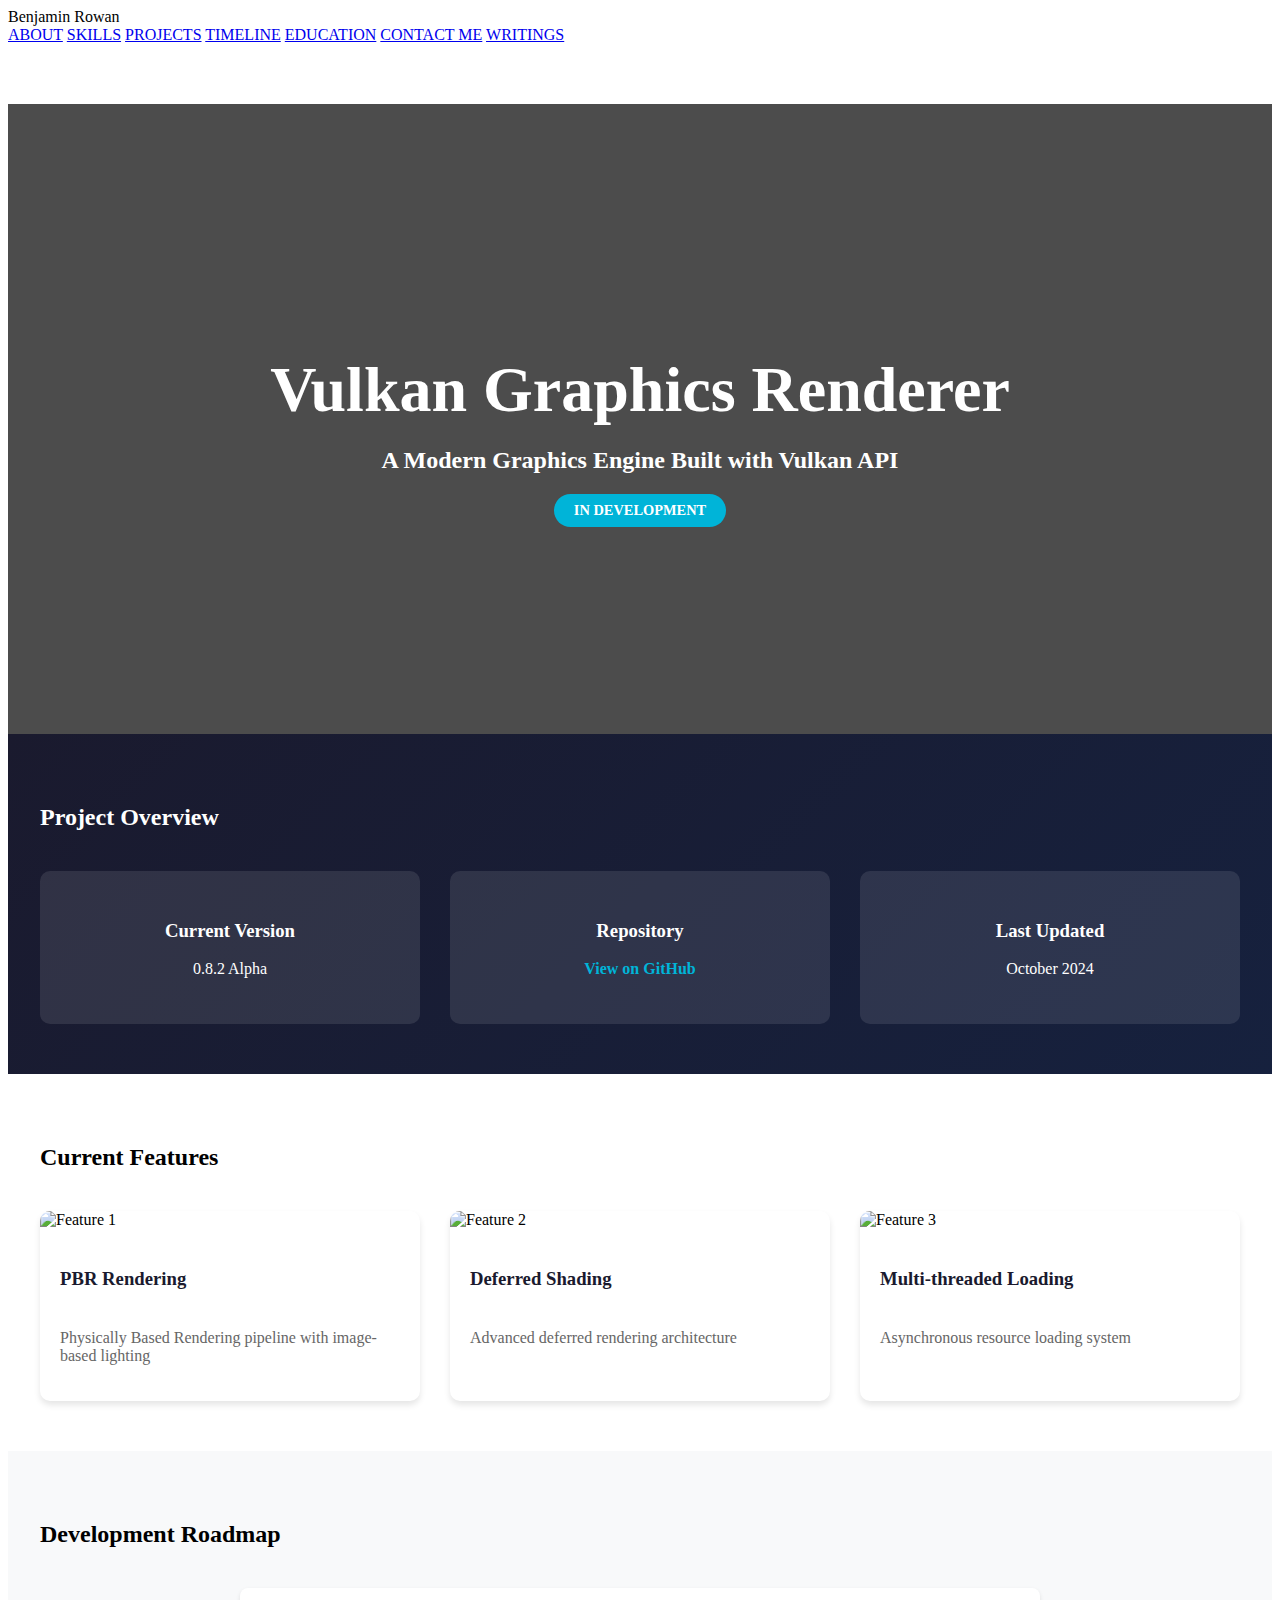
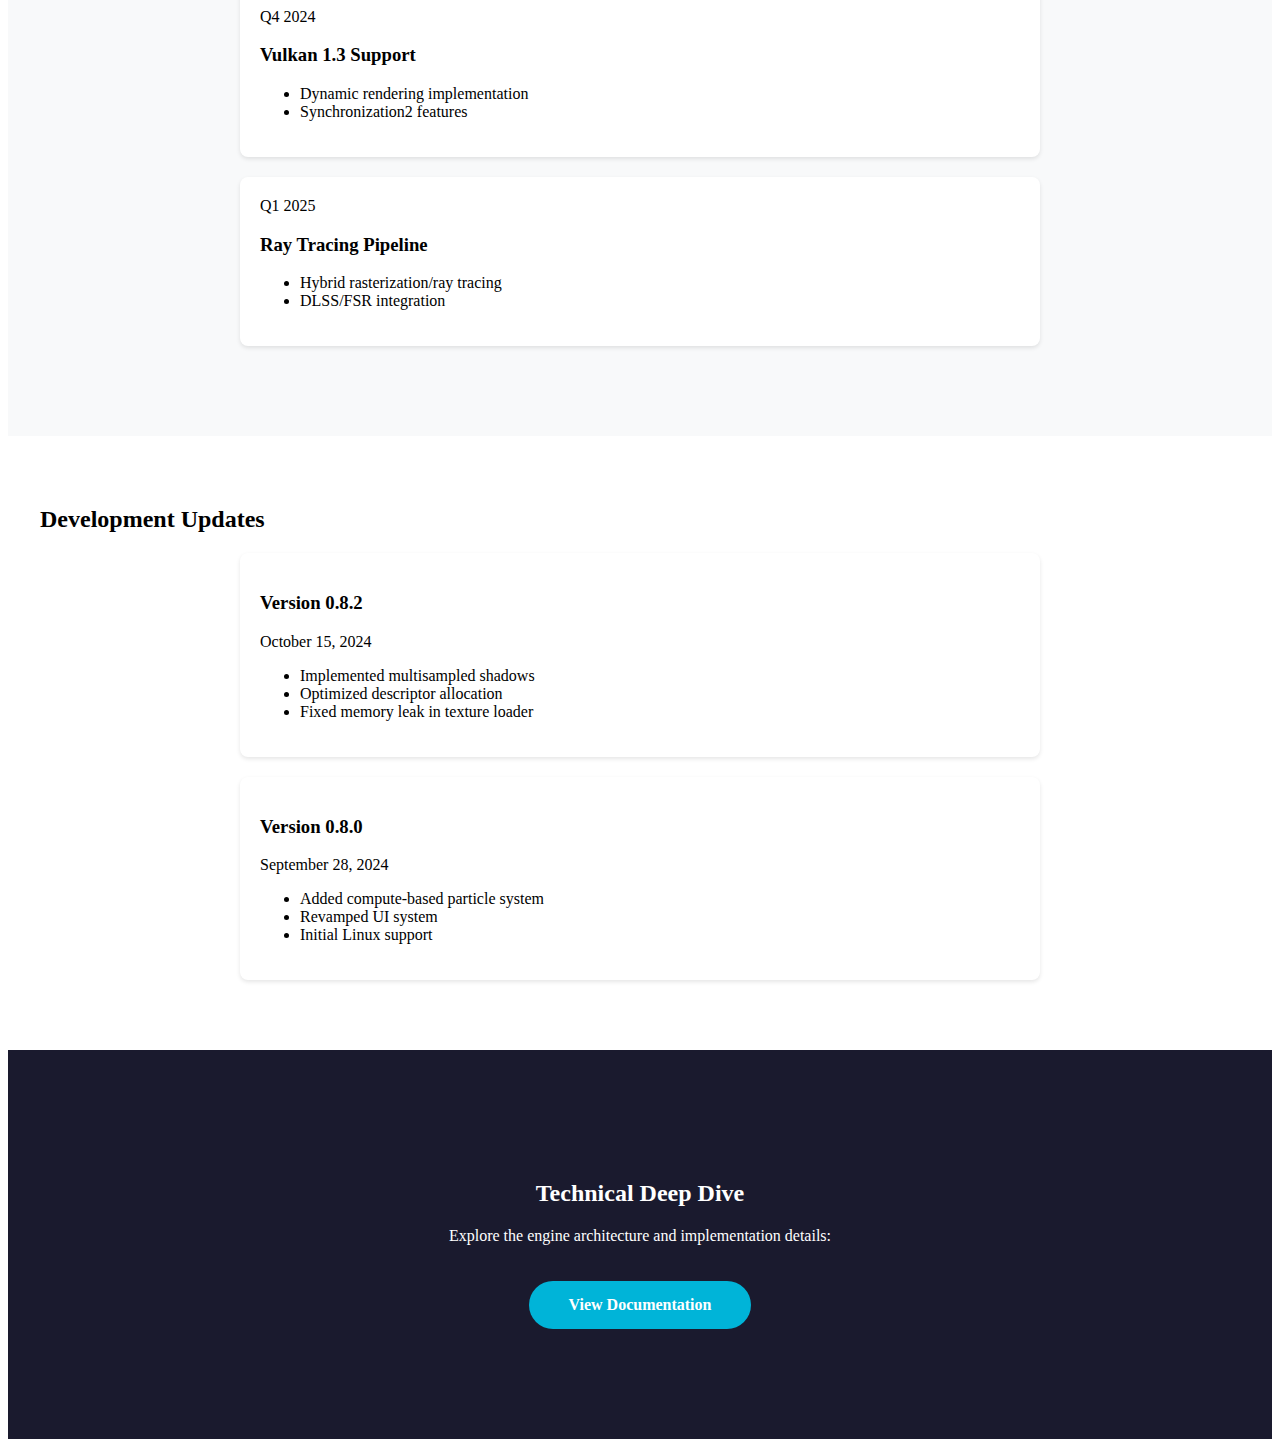
==== blubber.html @ 067bd27b "Fixed a bug where the timeline on each page was using the same code for different stylesheets" ====
<!DOCTYPE html>
<html lang="en">
<head>
    <meta charset="UTF-8">
    <meta name="viewport" content="width=device-width, initial-scale=1.0">
    <title>Vulkan Graphics Renderer - Benjamin Rowan</title>
    <link rel="stylesheet" href="vulkanStyle.css">
</head>
<body>
    <!-- Navbar (same as main site) -->
    <div class="navbar">
        <div class="left">Benjamin Rowan</div>
        <div class="right">
            <a href="index.html#about">ABOUT</a>
            <a href="index.html#skills">SKILLS</a>
            <a href="index.html#projects">PROJECTS</a>
            <a href="index.html#timeline">TIMELINE</a>
            <a href="index.html#education">EDUCATION</a>
            <a href="index.html#contact">CONTACT ME</a>
            <a href="writings.html">WRITINGS</a>
        </div>
    </div>

    <!-- Project Header -->
    <div class="project-header" style="background-image: linear-gradient(rgba(0,0,0,0.7), rgba(0,0,0,0.7)), url('Images/vulkan-bg.jpg');">
        <div class="header-content">
            <h1>Vulkan Graphics Renderer</h1>
            <h2>A Modern Graphics Engine Built with Vulkan API</h2>
            <div class="status-badge">In Development</div>
        </div>
    </div>

    <!-- Project Overview -->
    <section class="project-overview">
        <div class="content-wrapper">
            <h2>Project Overview</h2>
            <div class="overview-grid">
                <div class="overview-item">
                    <h3>Current Version</h3>
                    <p>0.8.2 Alpha</p>
                </div>
                <div class="overview-item">
                    <h3>Repository</h3>
                    <a href="[YOUR_GITHUB_LINK]" class="github-link">View on GitHub</a>
                </div>
                <div class="overview-item">
                    <h3>Last Updated</h3>
                    <p>October 2024</p>
                </div>
            </div>
        </div>
    </section>

    <!-- Current Features -->
    <section class="project-features">
        <div class="content-wrapper">
            <h2>Current Features</h2>
            <div class="features-grid">
                <div class="feature-card">
                    <img src="ProjectImages/vulkan-feature1.jpg" alt="Feature 1">
                    <h3>PBR Rendering</h3>
                    <p>Physically Based Rendering pipeline with image-based lighting</p>
                </div>
                <div class="feature-card">
                    <img src="ProjectImages/vulkan-feature2.jpg" alt="Feature 2">
                    <h3>Deferred Shading</h3>
                    <p>Advanced deferred rendering architecture</p>
                </div>
                <div class="feature-card">
                    <img src="ProjectImages/vulkan-feature3.jpg" alt="Feature 3">
                    <h3>Multi-threaded Loading</h3>
                    <p>Asynchronous resource loading system</p>
                </div>
            </div>
        </div>
    </section>

    <!-- Development Roadmap -->
    <section class="roadmap">
        <div class="content-wrapper">
            <h2>Development Roadmap</h2>
            <div class="timeline">
                <div class="timeline-item">
                    <div class="timeline-date">Q4 2024</div>
                    <div class="timeline-content">
                        <h3>Vulkan 1.3 Support</h3>
                        <ul>
                            <li>Dynamic rendering implementation</li>
                            <li>Synchronization2 features</li>
                        </ul>
                    </div>
                </div>
                <div class="timeline-item">
                    <div class="timeline-date">Q1 2025</div>
                    <div class="timeline-content">
                        <h3>Ray Tracing Pipeline</h3>
                        <ul>
                            <li>Hybrid rasterization/ray tracing</li>
                            <li>DLSS/FSR integration</li>
                        </ul>
                    </div>
                </div>
            </div>
        </div>
    </section>

    <!-- Patch Notes/Blog Section -->
    <section class="patch-notes">
        <div class="content-wrapper">
            <h2>Development Updates</h2>
            <div class="update-list">
                <article class="update-card">
                    <div class="update-header">
                        <h3>Version 0.8.2</h3>
                        <span class="update-date">October 15, 2024</span>
                    </div>
                    <ul class="update-changes">
                        <li>Implemented multisampled shadows</li>
                        <li>Optimized descriptor allocation</li>
                        <li>Fixed memory leak in texture loader</li>
                    </ul>
                </article>
                <article class="update-card">
                    <div class="update-header">
                        <h3>Version 0.8.0</h3>
                        <span class="update-date">September 28, 2024</span>
                    </div>
                    <ul class="update-changes">
                        <li>Added compute-based particle system</li>
                        <li>Revamped UI system</li>
                        <li>Initial Linux support</li>
                    </ul>
                </article>
            </div>
        </div>
    </section>

    <!-- Technical Documentation Link -->
    <section class="documentation-cta">
        <div class="content-wrapper">
            <h2>Technical Deep Dive</h2>
            <p>Explore the engine architecture and implementation details:</p>
            <a href="vulkan-docs.html" class="docs-button">View Documentation</a>
        </div>
    </section>

    <script src="script.js"></script>
</body>
</html>
---- vulkanStyle.css ----
/* Vulkan Project Page Styles */
.project-header {
    height: 70vh;
    display: flex;
    align-items: center;
    justify-content: center;
    text-align: center;
    color: white;
    margin-top: 60px;
}

.header-content h1 {
    font-size: 4rem;
    margin-bottom: 20px;
}

.status-badge {
    display: inline-block;
    padding: 8px 20px;
    background: #00b4d8;
    border-radius: 20px;
    font-weight: bold;
    text-transform: uppercase;
    font-size: 0.9rem;
}

.content-wrapper {
    max-width: 1200px;
    margin: 0 auto;
    padding: 50px 20px;
}

.project-overview {
    background: linear-gradient(135deg, #1a1a2e 0%, #16213e 100%);
    color: white;
}

.overview-grid {
    display: grid;
    grid-template-columns: repeat(3, 1fr);
    gap: 30px;
    margin-top: 40px;
}

.overview-item {
    background: rgba(255, 255, 255, 0.1);
    padding: 30px;
    border-radius: 10px;
    text-align: center;
}

.github-link {
    color: #00b4d8;
    text-decoration: none;
    font-weight: bold;
}

.features-grid {
    display: grid;
    grid-template-columns: repeat(3, 1fr);
    gap: 30px;
    margin-top: 40px;
}

.feature-card {
    background: #fff;
    border-radius: 10px;
    overflow: hidden;
    box-shadow: 0 4px 6px rgba(0, 0, 0, 0.1);
}

.feature-card img {
    width: 100%;
    height: 200px;
    object-fit: cover;
}

.feature-card h3 {
    padding: 20px;
    color: #1a1a2e;
}

.feature-card p {
    padding: 0 20px 20px;
    color: #666;
}

.roadmap {
    background: #f8f9fa;
}

.timeline {
    position: relative;
    max-width: 800px;
    margin: 40px auto;
}

.timeline-item {
    padding: 20px;
    margin: 20px 0;
    background: white;
    border-radius: 8px;
    box-shadow: 0 2px 4px rgba(0, 0, 0, 0.1);
}

.update-list {
    max-width: 800px;
    margin: 0 auto;
}

.update-card {
    background: white;
    border-radius: 8px;
    padding: 20px;
    margin: 20px 0;
    box-shadow: 0 2px 4px rgba(0, 0, 0, 0.1);
}

.documentation-cta {
    text-align: center;
    background: #1a1a2e;
    color: white;
    padding: 60px 20px;
}

.docs-button {
    display: inline-block;
    padding: 15px 40px;
    background: #00b4d8;
    color: white;
    text-decoration: none;
    border-radius: 30px;
    font-weight: bold;
    margin-top: 20px;
}

@media (max-width: 768px) {
    .overview-grid,
    .features-grid {
        grid-template-columns: 1fr;
    }
    
    .header-content h1 {
        font-size: 2.5rem;
    }
}
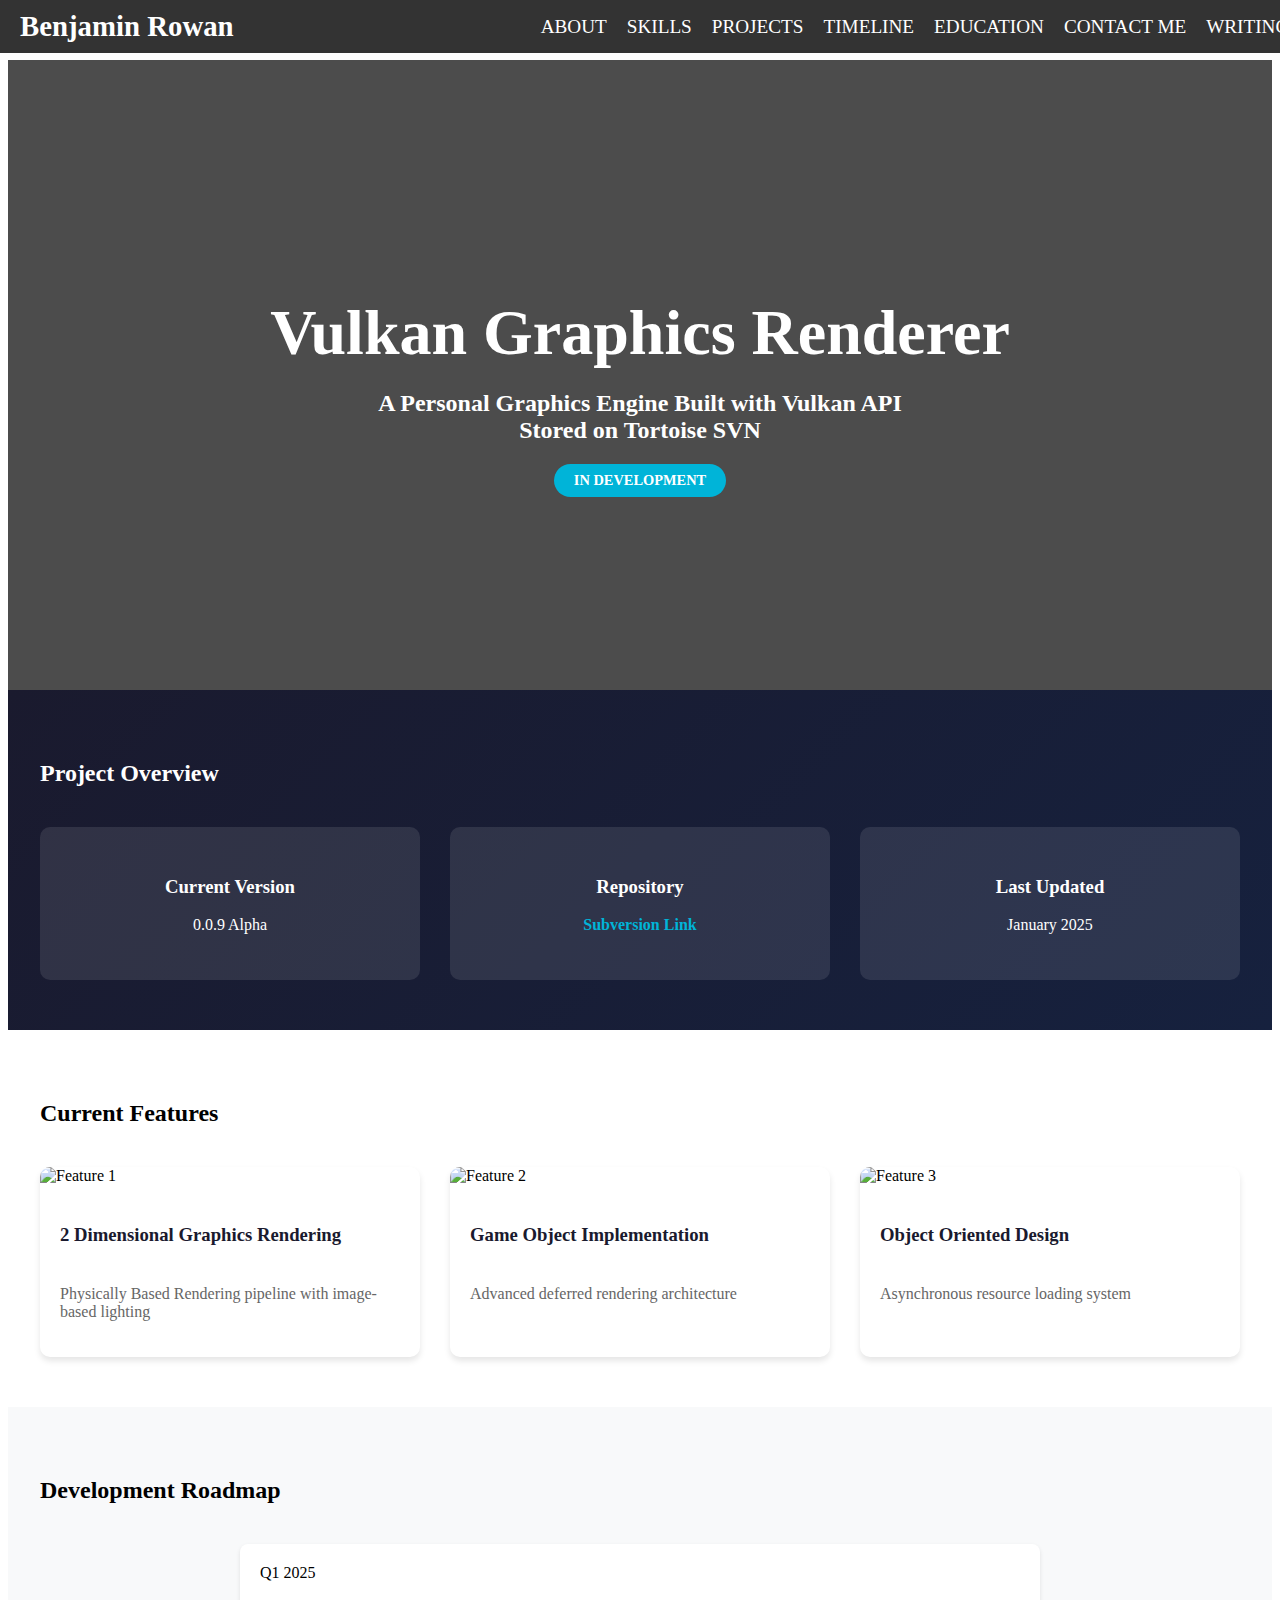
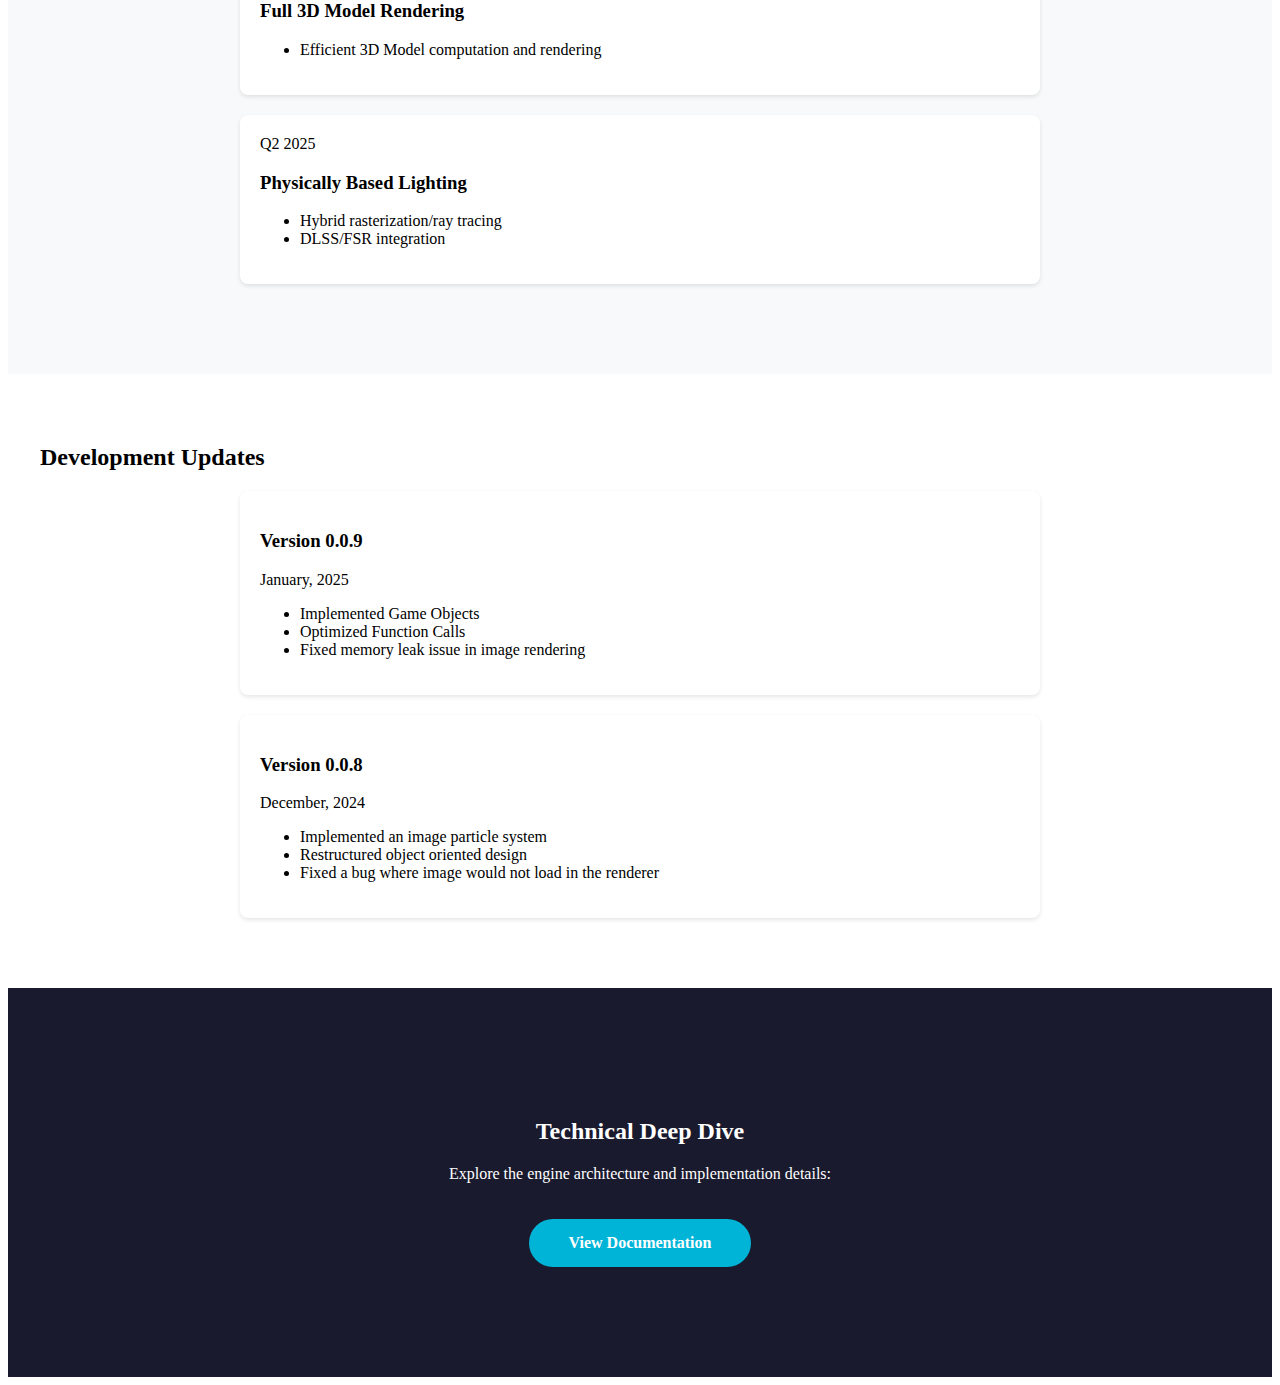
==== commit 30194d8e: "Fixed up the vulkan website a bit" ====
--- a/blubber.html
+++ b/blubber.html
@@ -25,7 +25,8 @@
     <div class="project-header" style="background-image: linear-gradient(rgba(0,0,0,0.7), rgba(0,0,0,0.7)), url('Images/vulkan-bg.jpg');">
         <div class="header-content">
             <h1>Vulkan Graphics Renderer</h1>
-            <h2>A Modern Graphics Engine Built with Vulkan API</h2>
+            <h2>A Personal Graphics Engine Built with Vulkan API <br>
+                Stored on Tortoise SVN</h2>
             <div class="status-badge">In Development</div>
         </div>
     </div>
@@ -37,15 +38,15 @@
             <div class="overview-grid">
                 <div class="overview-item">
                     <h3>Current Version</h3>
-                    <p>0.8.2 Alpha</p>
+                    <p>0.0.9 Alpha</p>
                 </div>
                 <div class="overview-item">
                     <h3>Repository</h3>
-                    <a href="[YOUR_GITHUB_LINK]" class="github-link">View on GitHub</a>
+                    <a href="[YOUR_GITHUB_LINK]" class="github-link">Subversion Link</a>
                 </div>
                 <div class="overview-item">
                     <h3>Last Updated</h3>
-                    <p>October 2024</p>
+                    <p>January 2025</p>
                 </div>
             </div>
         </div>
@@ -58,17 +59,17 @@
             <div class="features-grid">
                 <div class="feature-card">
                     <img src="ProjectImages/vulkan-feature1.jpg" alt="Feature 1">
-                    <h3>PBR Rendering</h3>
+                    <h3>2 Dimensional Graphics Rendering</h3>
                     <p>Physically Based Rendering pipeline with image-based lighting</p>
                 </div>
                 <div class="feature-card">
                     <img src="ProjectImages/vulkan-feature2.jpg" alt="Feature 2">
-                    <h3>Deferred Shading</h3>
+                    <h3>Game Object Implementation</h3>
                     <p>Advanced deferred rendering architecture</p>
                 </div>
                 <div class="feature-card">
                     <img src="ProjectImages/vulkan-feature3.jpg" alt="Feature 3">
-                    <h3>Multi-threaded Loading</h3>
+                    <h3>Object Oriented Design</h3>
                     <p>Asynchronous resource loading system</p>
                 </div>
             </div>
@@ -81,19 +82,18 @@
             <h2>Development Roadmap</h2>
             <div class="timeline">
                 <div class="timeline-item">
-                    <div class="timeline-date">Q4 2024</div>
+                    <div class="timeline-date">Q1 2025</div>
                     <div class="timeline-content">
-                        <h3>Vulkan 1.3 Support</h3>
+                        <h3>Full 3D Model Rendering</h3>
                         <ul>
-                            <li>Dynamic rendering implementation</li>
-                            <li>Synchronization2 features</li>
+                            <li>Efficient 3D Model computation and rendering</li>
                         </ul>
                     </div>
                 </div>
                 <div class="timeline-item">
-                    <div class="timeline-date">Q1 2025</div>
+                    <div class="timeline-date">Q2 2025</div>
                     <div class="timeline-content">
-                        <h3>Ray Tracing Pipeline</h3>
+                        <h3>Physically Based Lighting</h3>
                         <ul>
                             <li>Hybrid rasterization/ray tracing</li>
                             <li>DLSS/FSR integration</li>
@@ -111,24 +111,24 @@
             <div class="update-list">
                 <article class="update-card">
                     <div class="update-header">
-                        <h3>Version 0.8.2</h3>
-                        <span class="update-date">October 15, 2024</span>
+                        <h3>Version 0.0.9</h3>
+                        <span class="update-date">January, 2025</span>
                     </div>
                     <ul class="update-changes">
-                        <li>Implemented multisampled shadows</li>
-                        <li>Optimized descriptor allocation</li>
-                        <li>Fixed memory leak in texture loader</li>
+                        <li>Implemented Game Objects</li>
+                        <li>Optimized Function Calls</li>
+                        <li>Fixed memory leak issue in image rendering</li>
                     </ul>
                 </article>
                 <article class="update-card">
                     <div class="update-header">
-                        <h3>Version 0.8.0</h3>
-                        <span class="update-date">September 28, 2024</span>
+                        <h3>Version 0.0.8</h3>
+                        <span class="update-date"> December, 2024</span>
                     </div>
                     <ul class="update-changes">
-                        <li>Added compute-based particle system</li>
-                        <li>Revamped UI system</li>
-                        <li>Initial Linux support</li>
+                        <li>Implemented an image particle system</li>
+                        <li>Restructured object oriented design</li>
+                        <li>Fixed a bug where image would not load in the renderer</li>
                     </ul>
                 </article>
             </div>
--- a/vulkanStyle.css
+++ b/vulkanStyle.css
@@ -143,4 +143,45 @@
     .header-content h1 {
         font-size: 2.5rem;
     }
+}
+
+/* Navbar Styling */
+.navbar {
+    display: flex;
+    justify-content: space-between;
+    align-items: center;
+    background-color: #333;
+    color: #fff;
+    padding: 10px 20px;
+    font-size: 1.2em;
+    position: fixed;
+    top: 0;
+    left: 0;
+    right: 0;
+    z-index: 1000;
+    width: 100%;
+}
+
+/* Left Section (Initials) */
+.navbar .left {
+    font-size: 1.5em;
+    font-weight: bold;
+    color: #fff;
+}
+
+/* Right Section (Links) */
+.navbar .right {
+    display: flex;
+    gap: 20px;
+    font-size: 1em;
+}
+
+.navbar .right a {
+    color: #fff;
+    text-decoration: none;
+}
+
+.navbar .right a:hover {
+    text-decoration: underline;
+    color: rgba(108, 219, 18, 0.4);
 }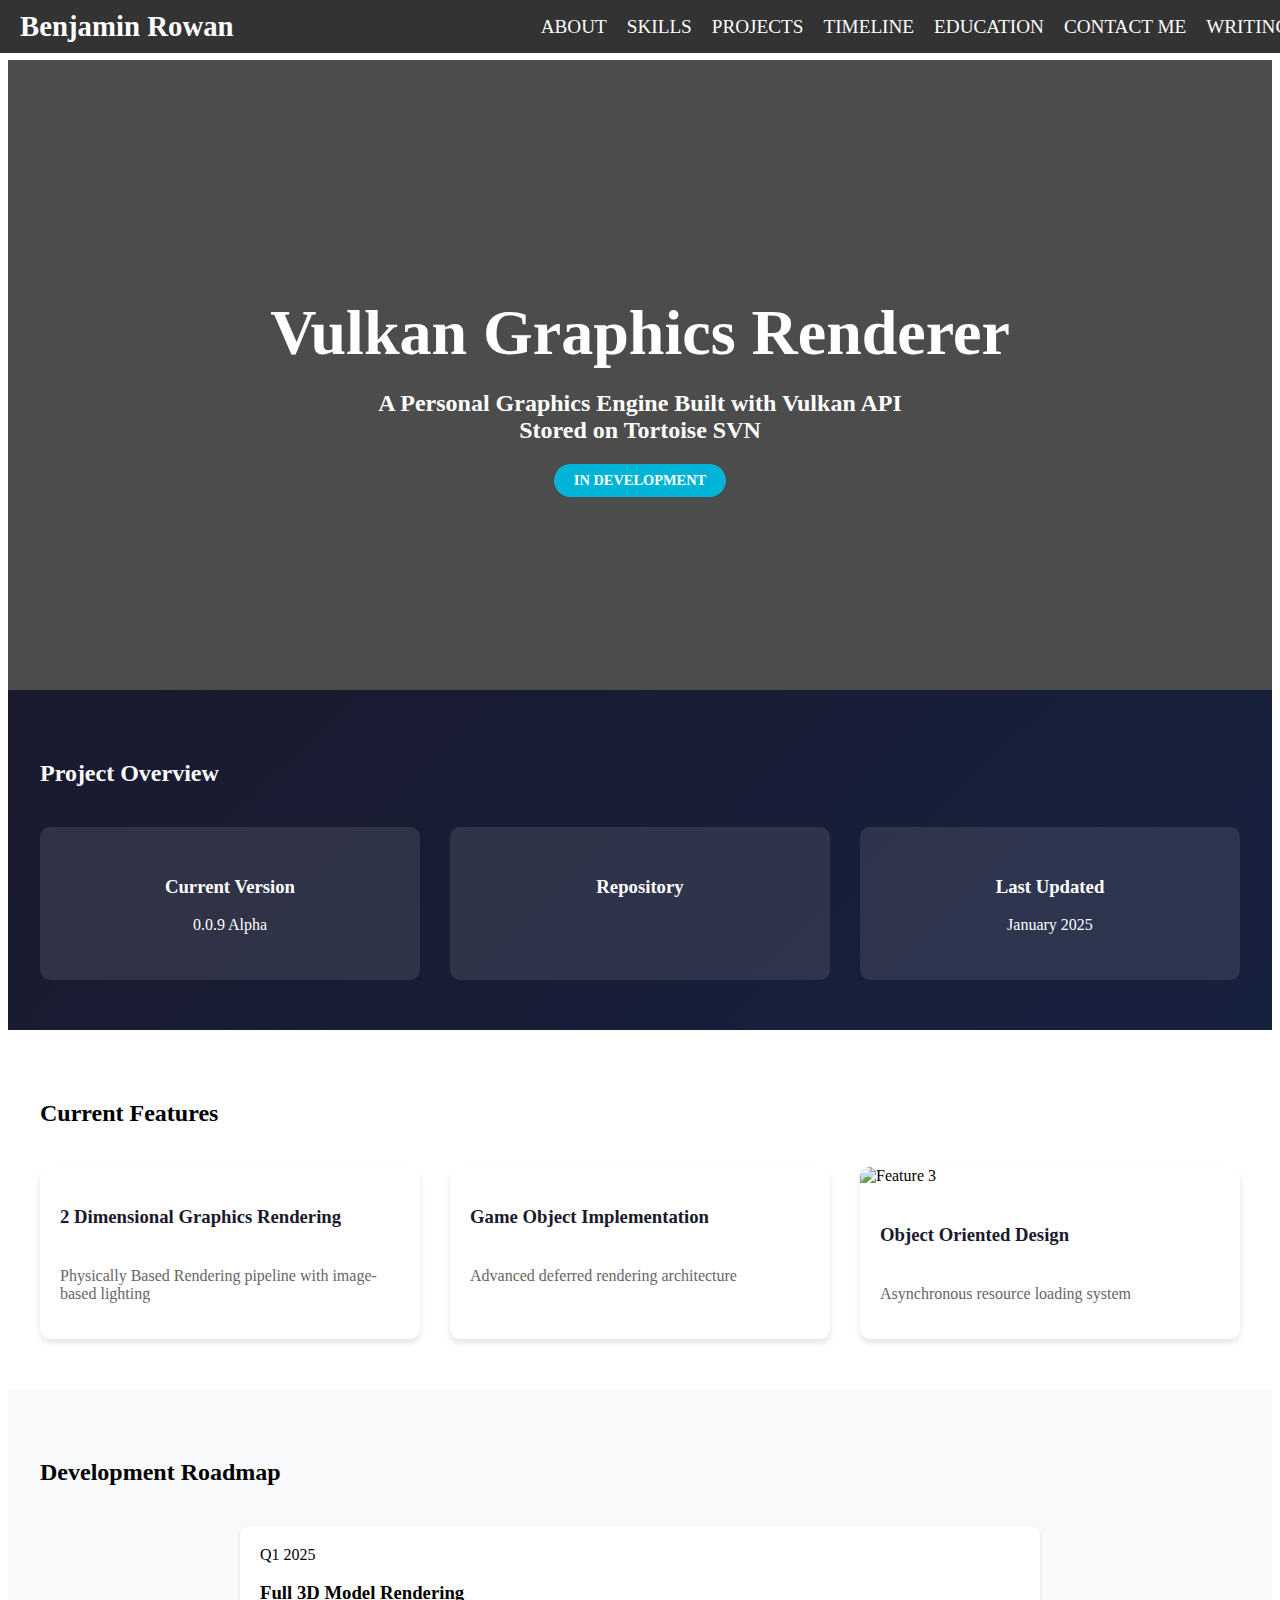
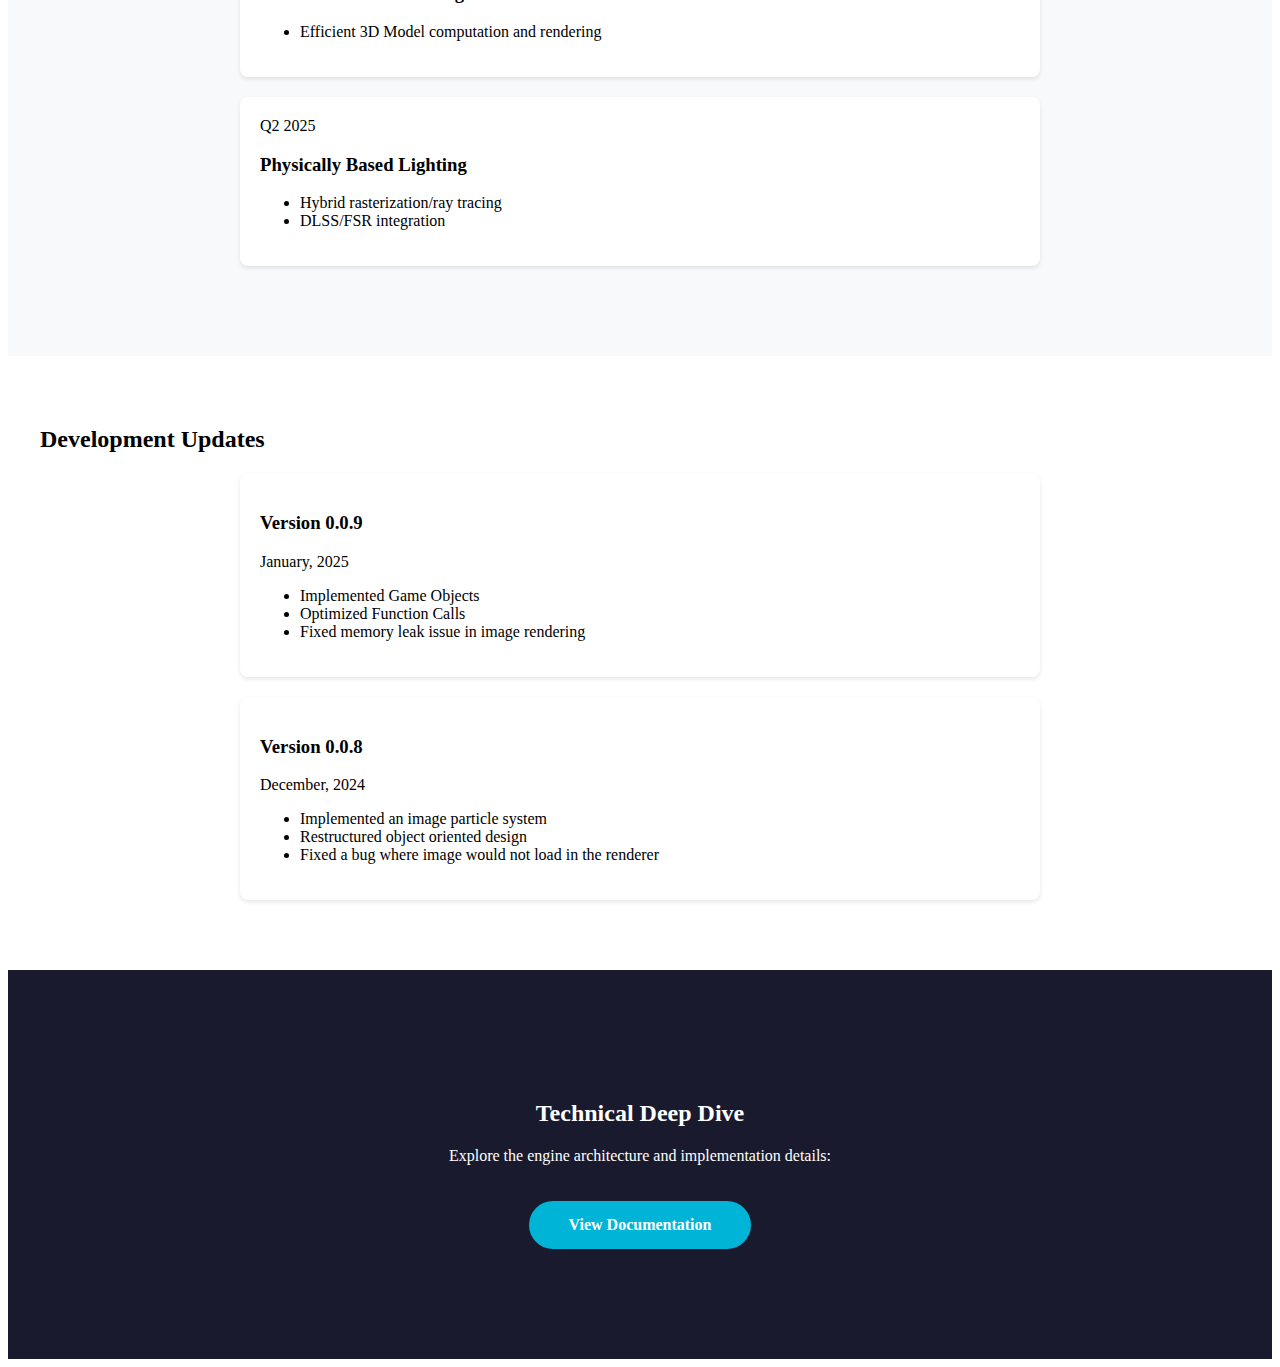
==== commit b9c943e5: "fixed some stuff" ====
--- a/blubber.html
+++ b/blubber.html
@@ -42,7 +42,7 @@
                 </div>
                 <div class="overview-item">
                     <h3>Repository</h3>
-                    <a href="[YOUR_GITHUB_LINK]" class="github-link">Subversion Link</a>
+                    <!--<a href="[YOUR_GITHUB_LINK]" class="github-link">Subversion Link</a>-->
                 </div>
                 <div class="overview-item">
                     <h3>Last Updated</h3>
@@ -58,12 +58,12 @@
             <h2>Current Features</h2>
             <div class="features-grid">
                 <div class="feature-card">
-                    <img src="ProjectImages/vulkan-feature1.jpg" alt="Feature 1">
+                    <!--<img src="ProjectImages/vulkan-feature1.jpg" alt="Feature 1">-->
                     <h3>2 Dimensional Graphics Rendering</h3>
                     <p>Physically Based Rendering pipeline with image-based lighting</p>
                 </div>
                 <div class="feature-card">
-                    <img src="ProjectImages/vulkan-feature2.jpg" alt="Feature 2">
+                    <!--<img src="ProjectImages/vulkan-feature2.jpg" alt="Feature 2">-->
                     <h3>Game Object Implementation</h3>
                     <p>Advanced deferred rendering architecture</p>
                 </div>
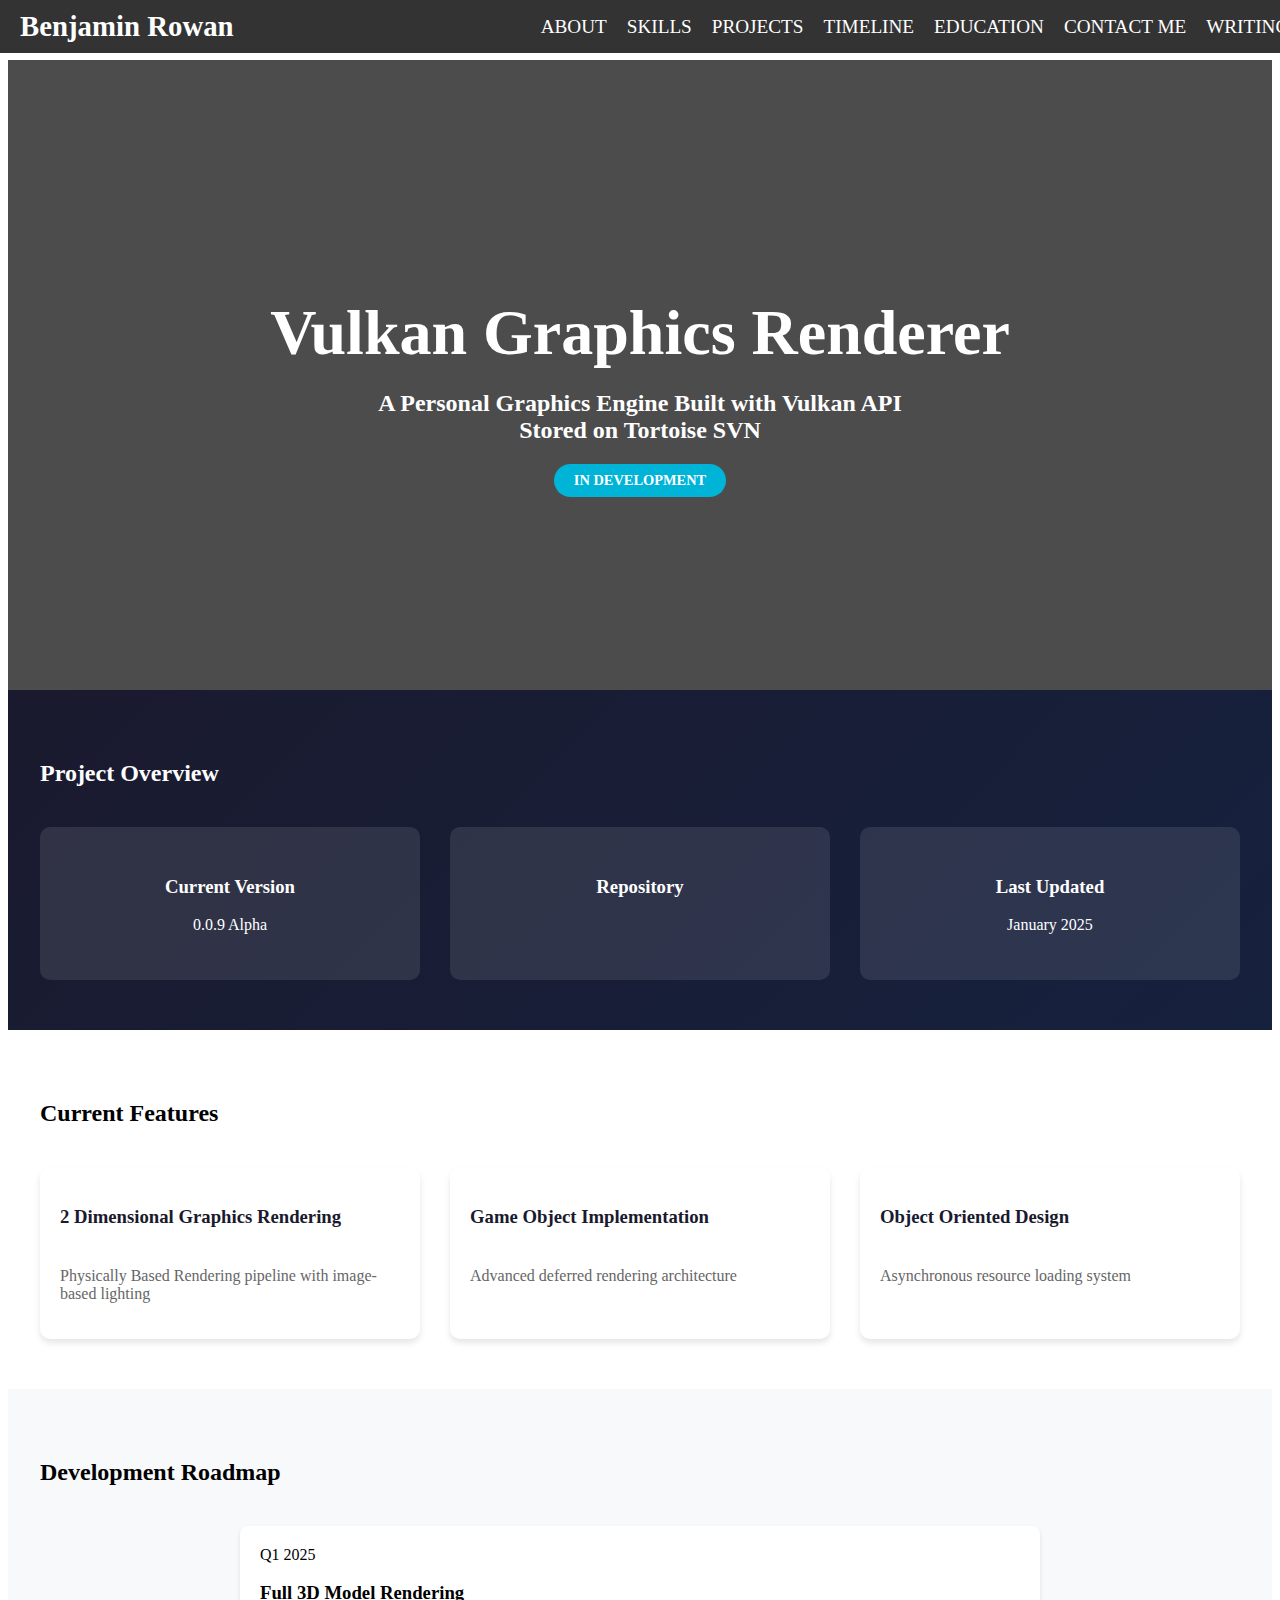
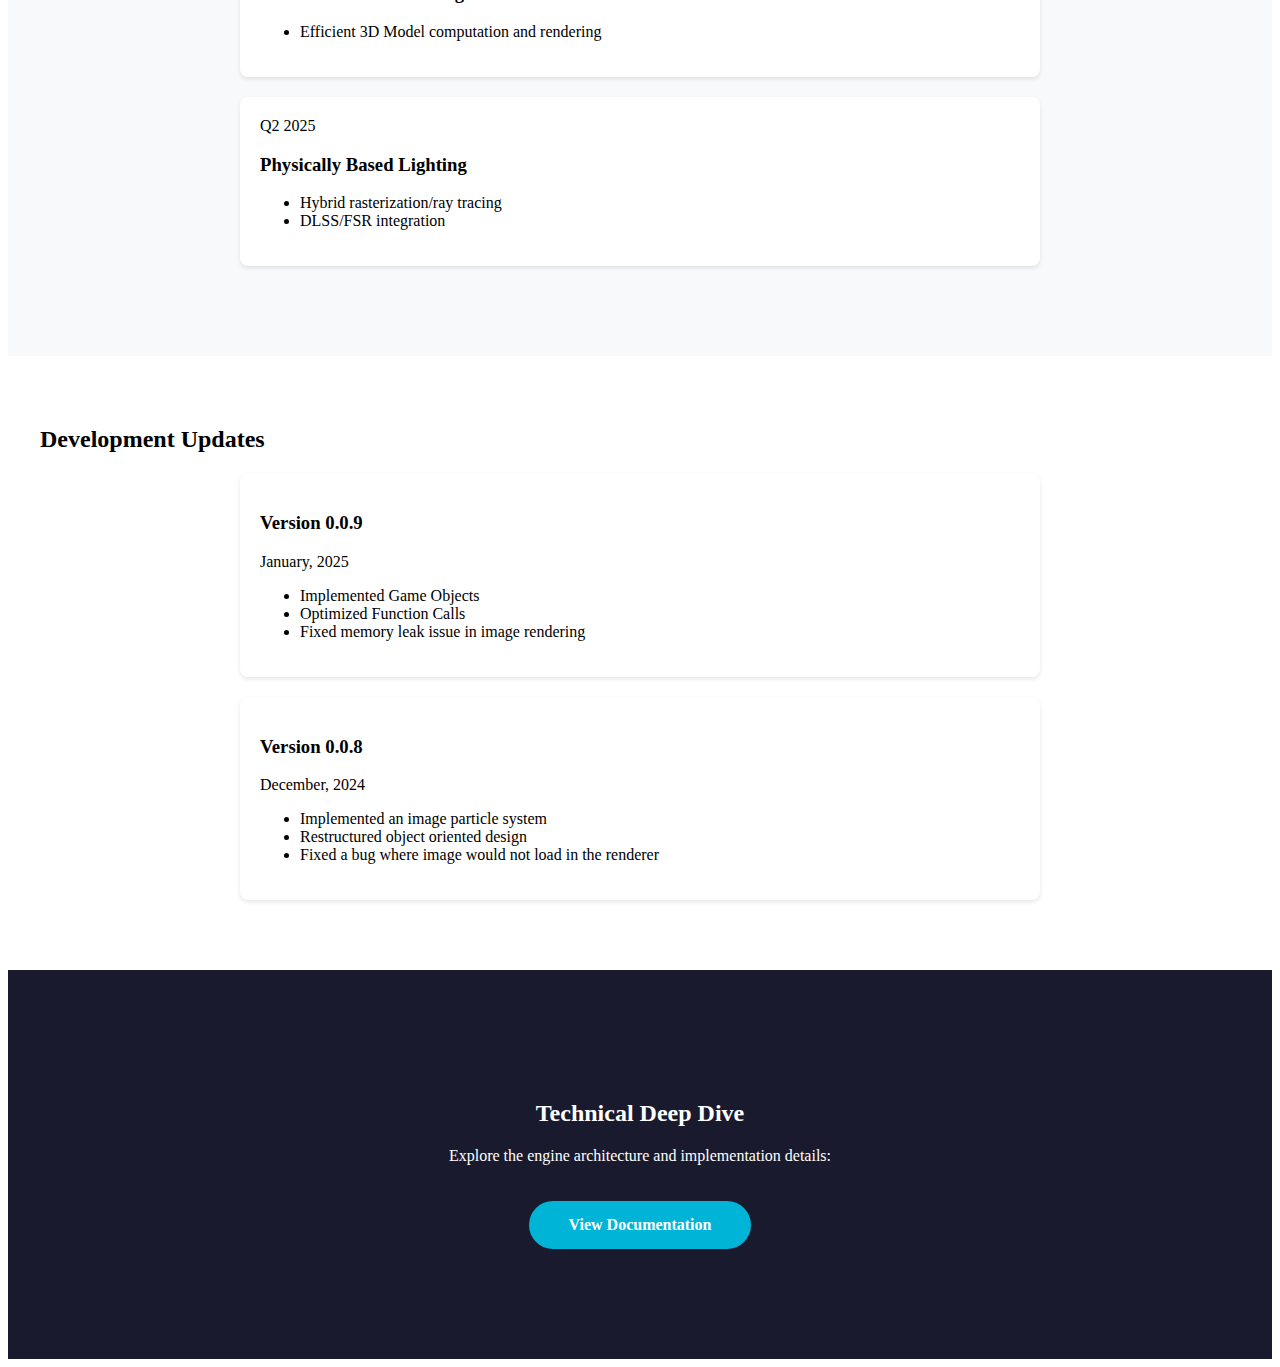
==== commit 92589800: "one more push" ====
--- a/blubber.html
+++ b/blubber.html
@@ -68,7 +68,7 @@
                     <p>Advanced deferred rendering architecture</p>
                 </div>
                 <div class="feature-card">
-                    <img src="ProjectImages/vulkan-feature3.jpg" alt="Feature 3">
+                    <!--<img src="ProjectImages/vulkan-feature3.jpg" alt="Feature 3">-->
                     <h3>Object Oriented Design</h3>
                     <p>Asynchronous resource loading system</p>
                 </div>
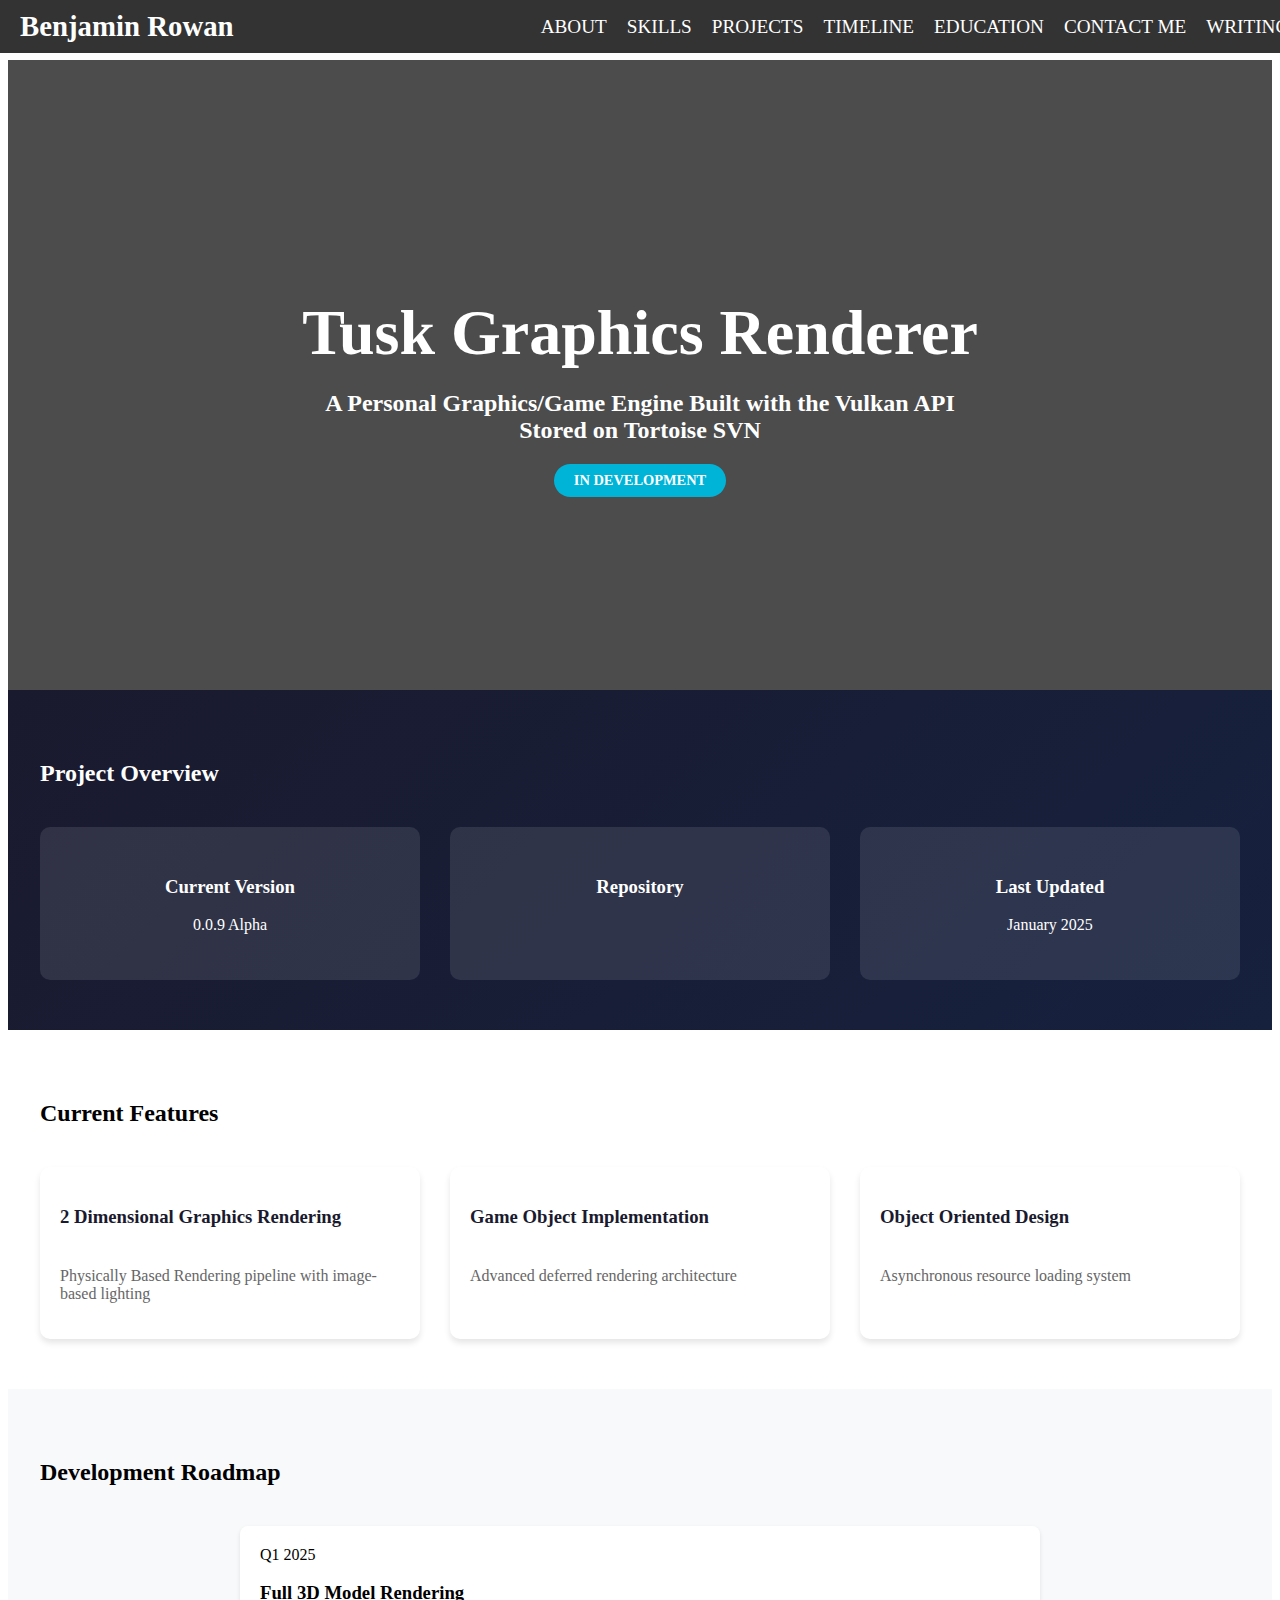
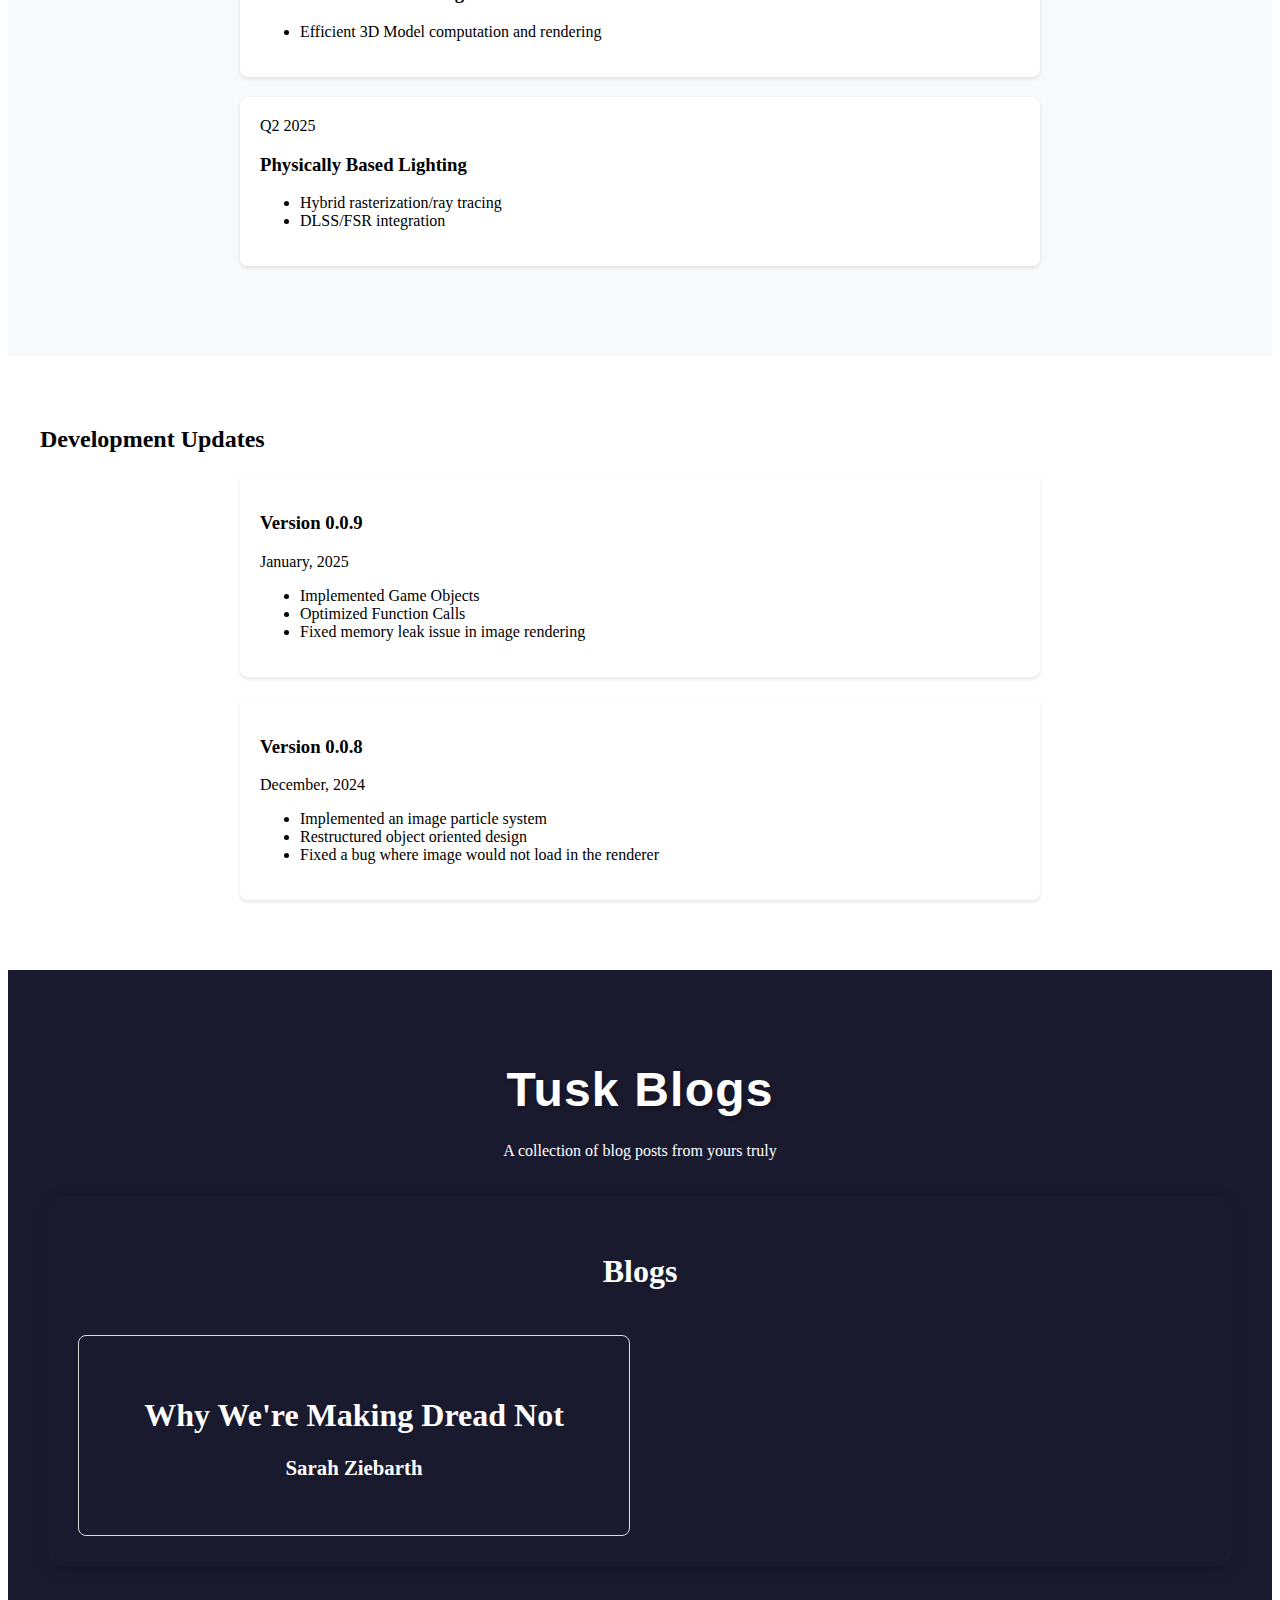
==== commit e4d7cd7a: "adding blogs maybe?" ====
--- a/blubber.html
+++ b/blubber.html
@@ -24,8 +24,8 @@
     <!-- Project Header -->
     <div class="project-header" style="background-image: linear-gradient(rgba(0,0,0,0.7), rgba(0,0,0,0.7)), url('Images/vulkan-bg.jpg');">
         <div class="header-content">
-            <h1>Vulkan Graphics Renderer</h1>
-            <h2>A Personal Graphics Engine Built with Vulkan API <br>
+            <h1>Tusk Graphics Renderer</h1>
+            <h2>A Personal Graphics/Game Engine Built with the Vulkan API <br>
                 Stored on Tortoise SVN</h2>
             <div class="status-badge">In Development</div>
         </div>
@@ -137,10 +137,34 @@
 
     <!-- Technical Documentation Link -->
     <section class="documentation-cta">
-        <div class="content-wrapper">
-            <h2>Technical Deep Dive</h2>
-            <p>Explore the engine architecture and implementation details:</p>
-            <a href="vulkan-docs.html" class="docs-button">View Documentation</a>
+        <h1 class="title">Tusk Blogs</h1>
+        <p class="mission-statement">
+            A collection of blog posts from yours truly
+        </p>
+
+                <!-- Blog Categories -->
+        <div class="blog-container">
+
+            <section id="blog-list" class="blog-section">
+                <h2>Blogs</h2>
+                <div class="blog-list">
+                    <!-- Blog Items with Data Attributes -->
+                    <div class="blog-item">
+                        <a href="#" class="blog-link" data-post-id="1">
+                            <h1>Why We're Making Dread Not</h1>
+                            <h3>Sarah Ziebarth</h3>
+                        </a>
+                    </div>
+                    <!-- Add more blog items as needed -->
+                </div>
+            </section>
+            
+            <!-- Blog Content Section (Hidden by Default) -->
+            <section id="blog-content" class="blog-section" style="display: none;">
+                <button id="back-to-blogs" class="back-button">← Back to Blogs</button>
+                <h2 id="blog-content-title"></h2>
+                <div id="blog-content-body"></div>
+            </section>
         </div>
     </section>
 
--- a/vulkanStyle.css
+++ b/vulkanStyle.css
@@ -184,4 +184,133 @@
 .navbar .right a:hover {
     text-decoration: underline;
     color: rgba(108, 219, 18, 0.4);
+}
+
+.title {
+    font-family: 'Roboto', sans-serif;
+    font-size: 3rem;
+    color: var(--accent-blue);
+    margin-bottom: 25px;
+    letter-spacing: 1.2px;
+    text-shadow: 2px 2px 4px rgba(0, 0, 0, 0.3);
+}
+
+/* Blog Container */
+.blog-container {
+    display: grid;
+    gap: 30px;
+    padding: 20px;
+}
+
+.blog-container h2{
+    align-items: center;
+    align-content: center;
+}
+
+/* Blog Sections */
+.blog-section {
+    background-color: var(--section-bg);
+    border-radius: 15px;
+    padding: 30px;
+    box-shadow: 0 4px 15px rgba(0, 0, 0, 0.2);
+}
+
+.blog-section h2 {
+    color: var(--accent-blue);
+    font-size: 2rem;
+    margin-bottom: 30px;
+    padding-bottom: 15px;
+    border-bottom: 2px solid var(--highlight);
+    align-items: center;
+    align-content: center;
+}
+
+/* Blog List */
+.blog-list {
+    display: grid;
+    grid-template-columns: 1fr 1fr;
+    gap: 20px;
+}
+
+/* Blog Items */
+.blog-item {
+    background-color: var(--card-bg);
+    padding: 20px;
+    border-radius: 10px;
+    transition: all 0.3s ease;
+    border: 1px solid #404040;
+}
+
+.blog-item:hover {
+    transform: translateY(-5px);
+    box-shadow: 0 6px 12px rgba(0, 0, 0, 0.3);
+    border-color: var(--accent-blue);
+}
+
+.blog-item a {
+    text-decoration: none;
+    color: inherit;
+    display: block;
+}
+
+.blog-item h2{
+    color:#fff;
+    font-size:1.2rem;
+    border-bottom: none;
+}
+
+.blog-item h3 {
+    color: var(--accent-blue);
+    margin: 0 0 15px;
+    font-size: 1.3rem;
+}
+
+.blog-item p {
+    color: #b0b0b0;
+    margin: 0;
+    line-height: 1.6;
+}
+
+
+.blog-item {
+    border: 1px solid #ddd;
+    border-radius: 8px;
+    overflow: hidden;
+    transition: transform 0.3s ease;
+    cursor: pointer;
+}
+
+.blog-item:hover {
+    transform: translateY(-5px);
+}
+
+.blog-item a {
+    display: block;
+    padding: 20px;
+    text-decoration: none;
+    color: inherit;
+}
+
+/* Style for the Back to Blogs button */
+.back-button {
+    background-color: #007BFF; /* Blue background */
+    color: white; /* White text */
+    border: none; /* Remove border */
+    padding: 10px 20px; /* Add padding */
+    font-size: 16px; /* Font size */
+    font-family: 'Roboto', sans-serif; /* Match your font */
+    border-radius: 5px; /* Rounded corners */
+    cursor: pointer; /* Pointer cursor on hover */
+    transition: background-color 0.3s ease; /* Smooth hover effect */
+    margin-bottom: 20px; /* Space below the button */
+}
+
+/* Hover effect for the Back to Blogs button */
+.back-button:hover {
+    background-color: #0056b3; /* Darker blue on hover */
+}
+
+/* Active effect for the Back to Blogs button */
+.back-button:active {
+    background-color: #004080; /* Even darker blue when clicked */
 }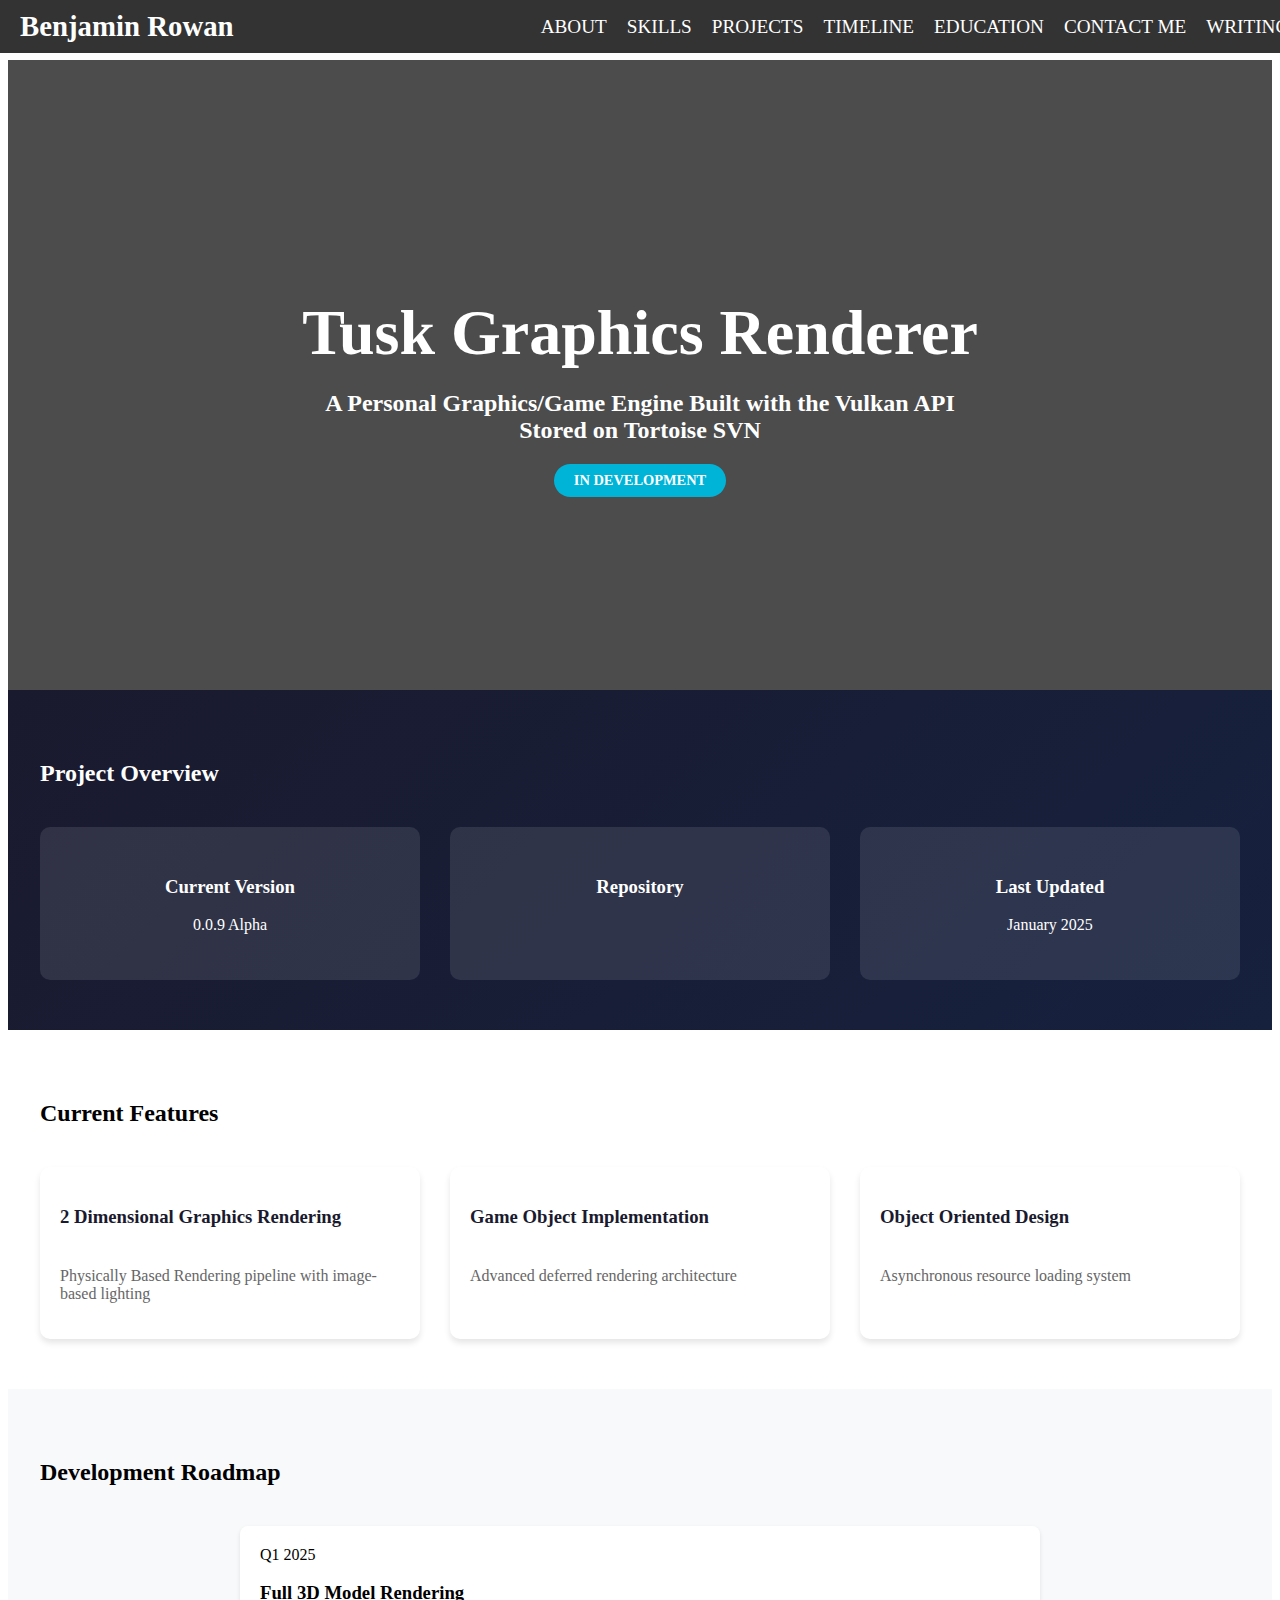
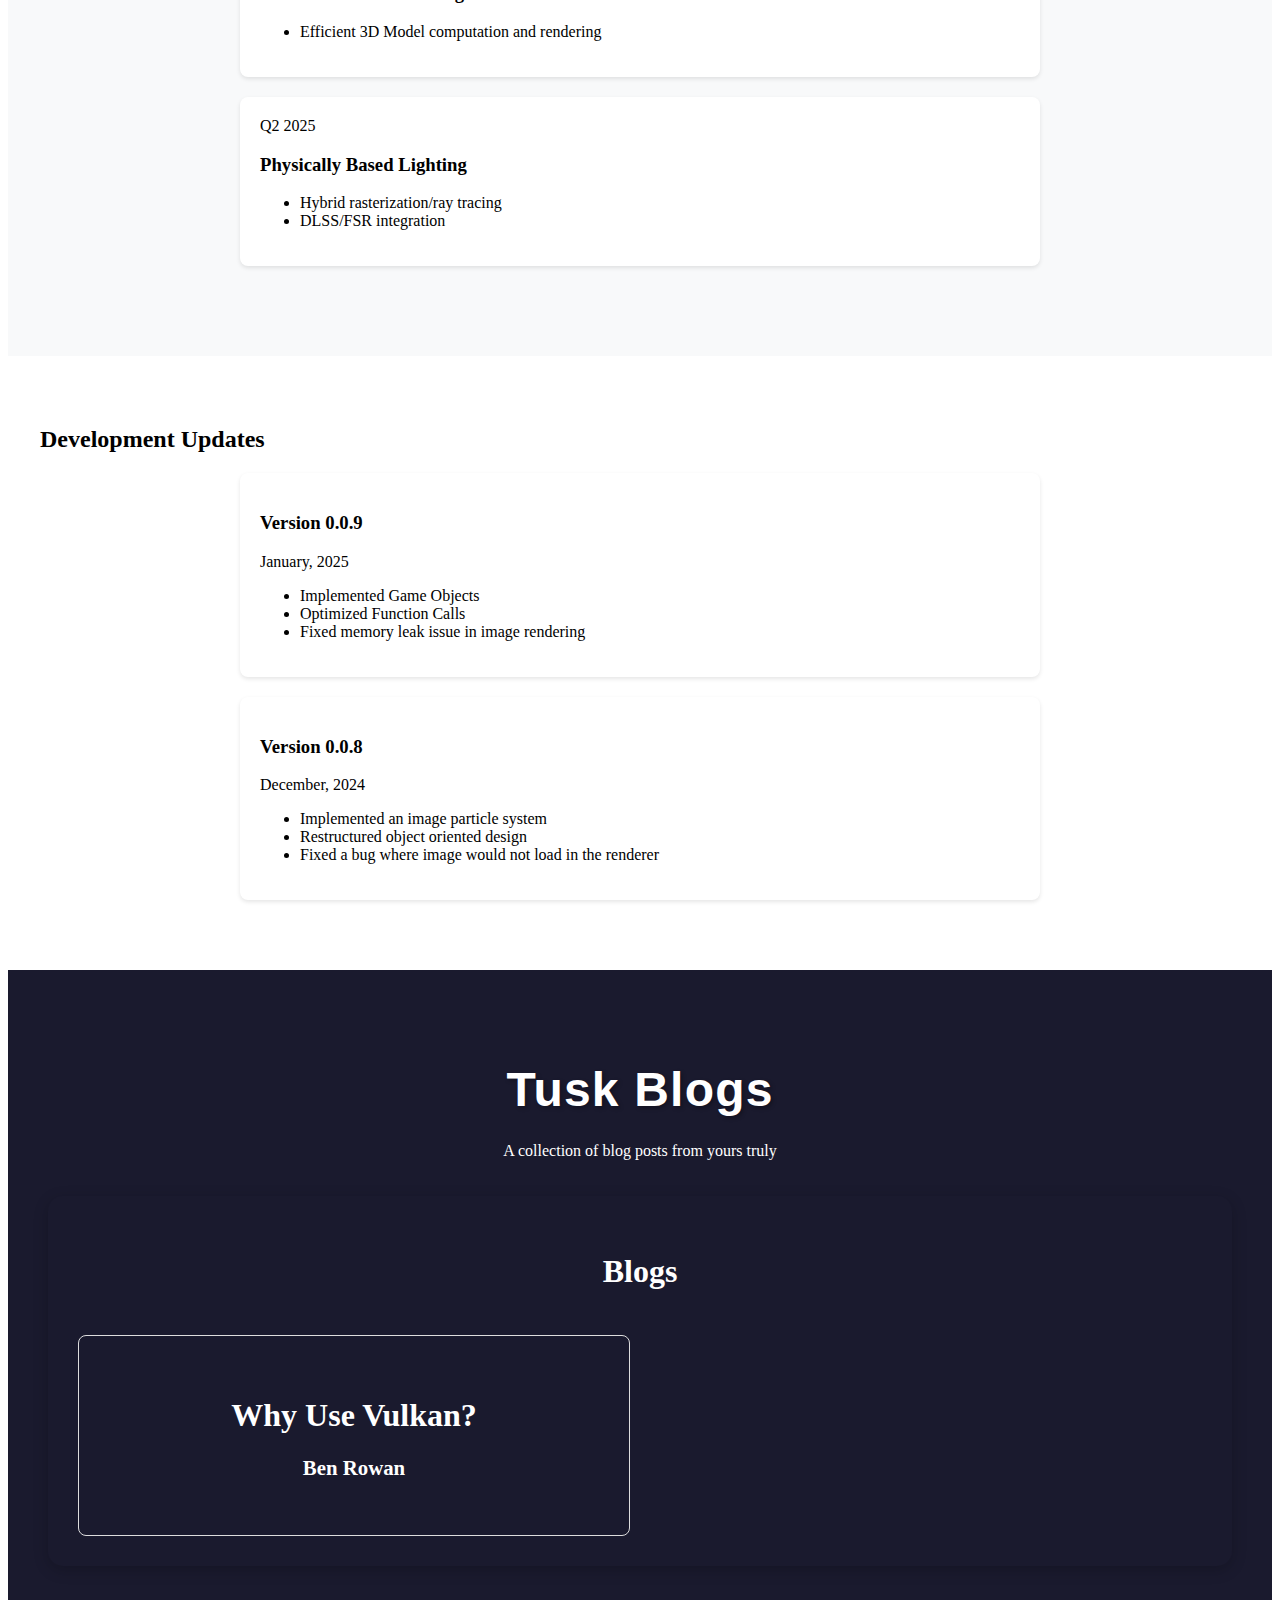
==== commit 7d4623b2: "blog changes again" ====
--- a/blubber.html
+++ b/blubber.html
@@ -151,8 +151,8 @@
                     <!-- Blog Items with Data Attributes -->
                     <div class="blog-item">
                         <a href="#" class="blog-link" data-post-id="1">
-                            <h1>Why We're Making Dread Not</h1>
-                            <h3>Sarah Ziebarth</h3>
+                            <h1>Why Use Vulkan?</h1>
+                            <h3>Ben Rowan</h3>
                         </a>
                     </div>
                     <!-- Add more blog items as needed -->
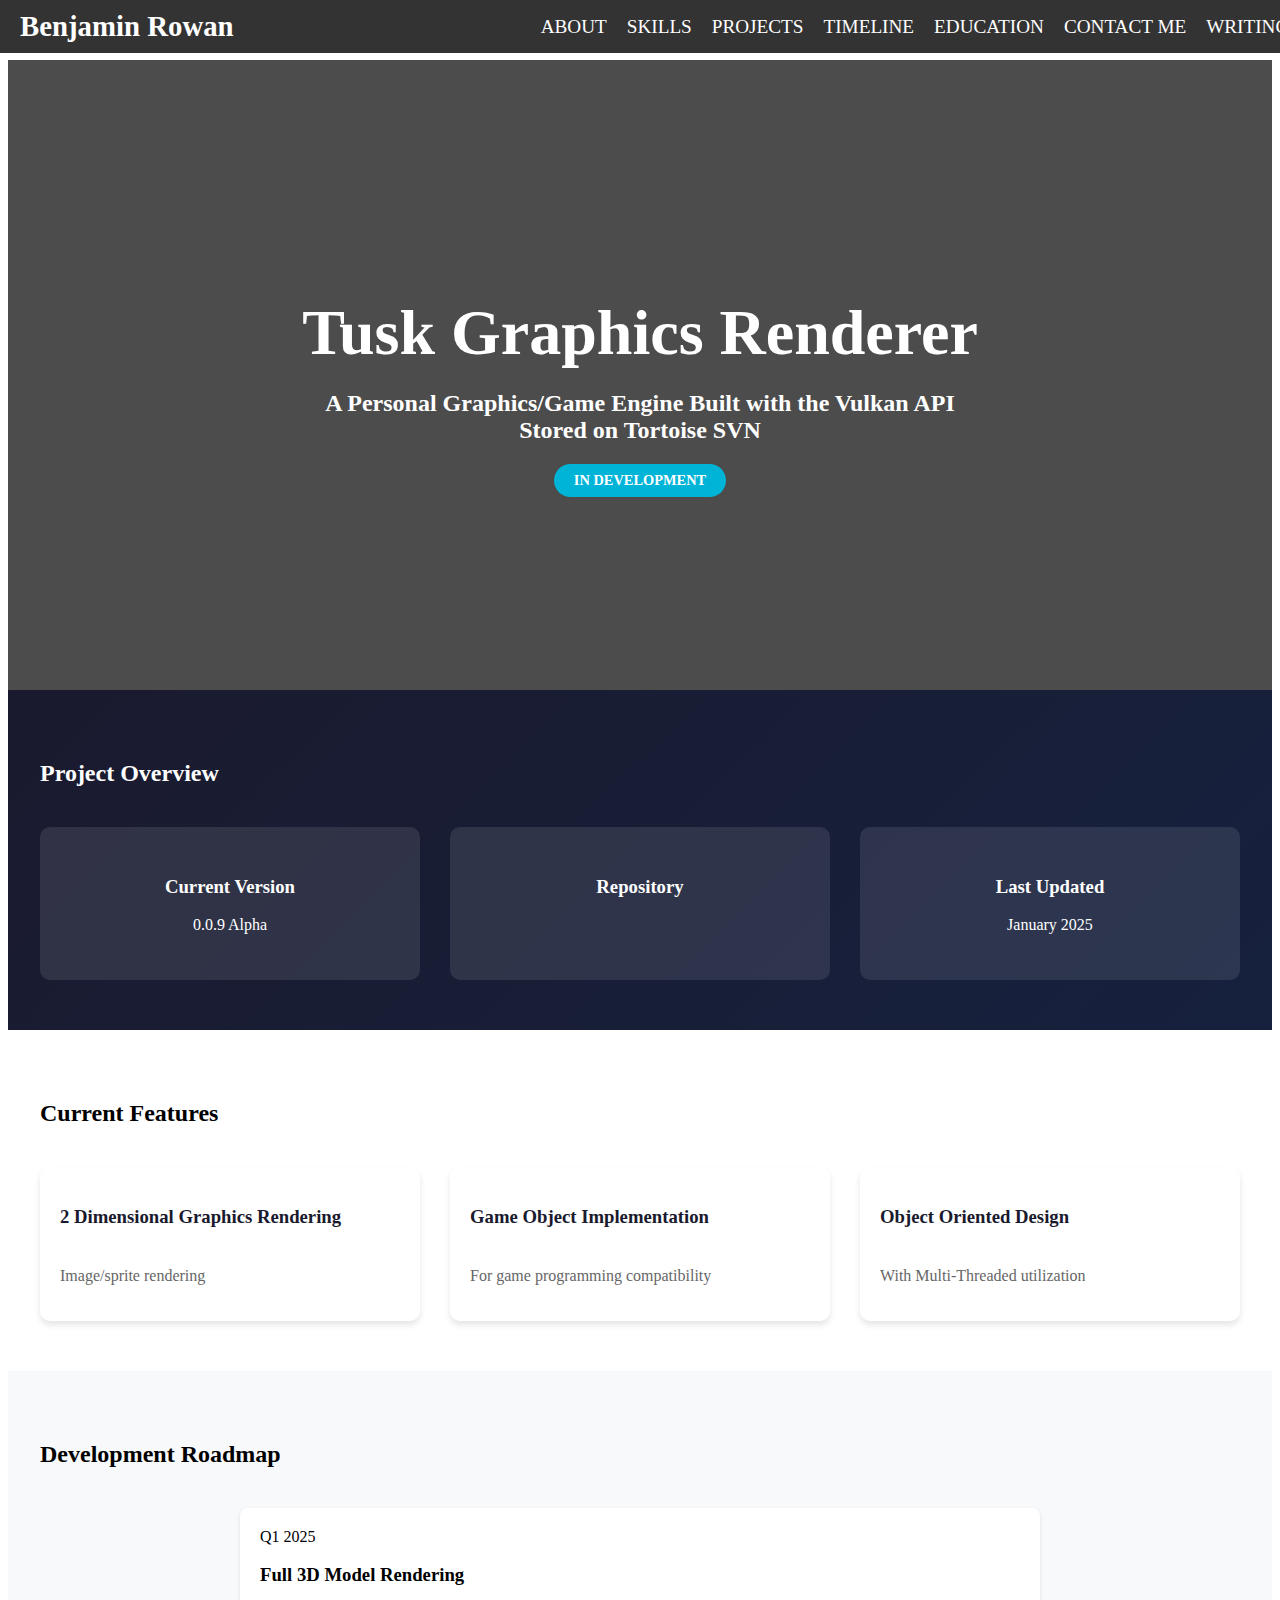
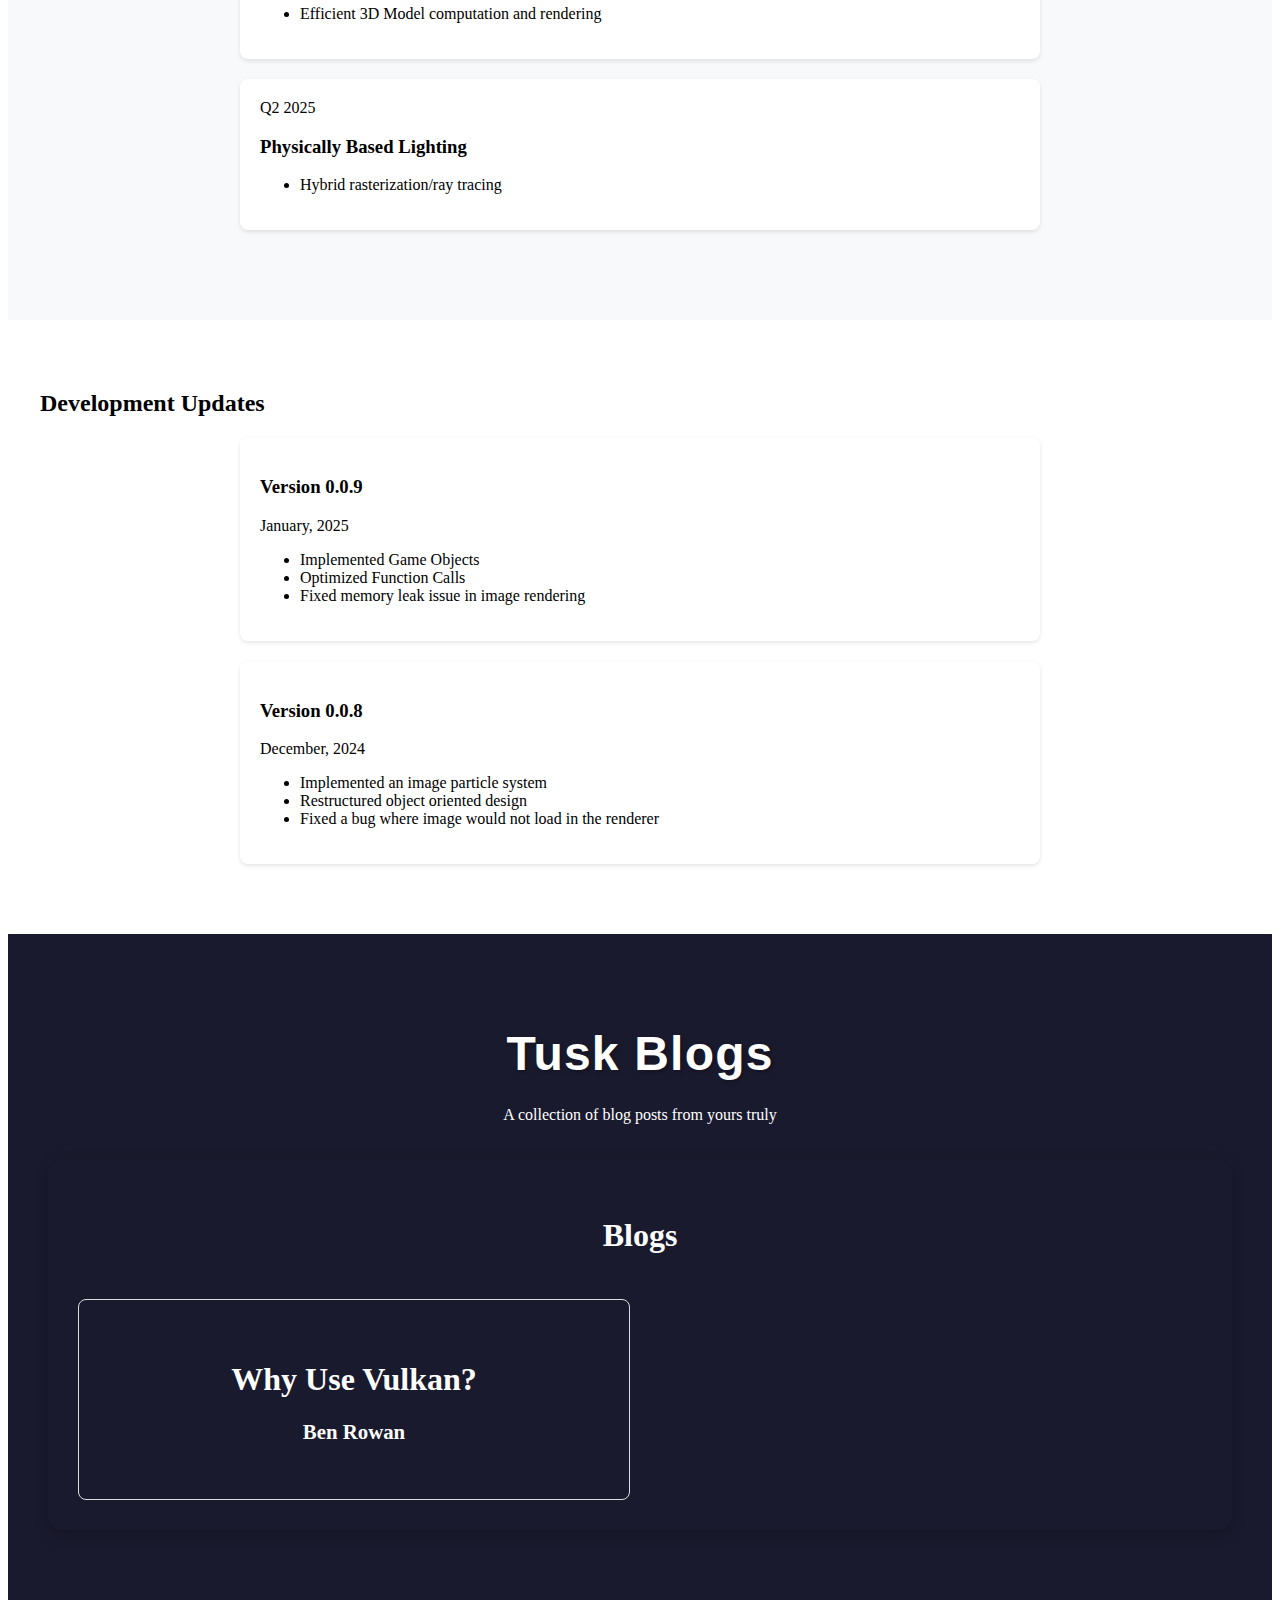
==== commit 5a601e5b: "fixed alt text" ====
--- a/blubber.html
+++ b/blubber.html
@@ -60,17 +60,17 @@
                 <div class="feature-card">
                     <!--<img src="ProjectImages/vulkan-feature1.jpg" alt="Feature 1">-->
                     <h3>2 Dimensional Graphics Rendering</h3>
-                    <p>Physically Based Rendering pipeline with image-based lighting</p>
+                    <p>Image/sprite rendering</p>
                 </div>
                 <div class="feature-card">
                     <!--<img src="ProjectImages/vulkan-feature2.jpg" alt="Feature 2">-->
                     <h3>Game Object Implementation</h3>
-                    <p>Advanced deferred rendering architecture</p>
+                    <p>For game programming compatibility</p>
                 </div>
                 <div class="feature-card">
                     <!--<img src="ProjectImages/vulkan-feature3.jpg" alt="Feature 3">-->
                     <h3>Object Oriented Design</h3>
-                    <p>Asynchronous resource loading system</p>
+                    <p>With Multi-Threaded utilization</p>
                 </div>
             </div>
         </div>
@@ -96,7 +96,7 @@
                         <h3>Physically Based Lighting</h3>
                         <ul>
                             <li>Hybrid rasterization/ray tracing</li>
-                            <li>DLSS/FSR integration</li>
+                            
                         </ul>
                     </div>
                 </div>
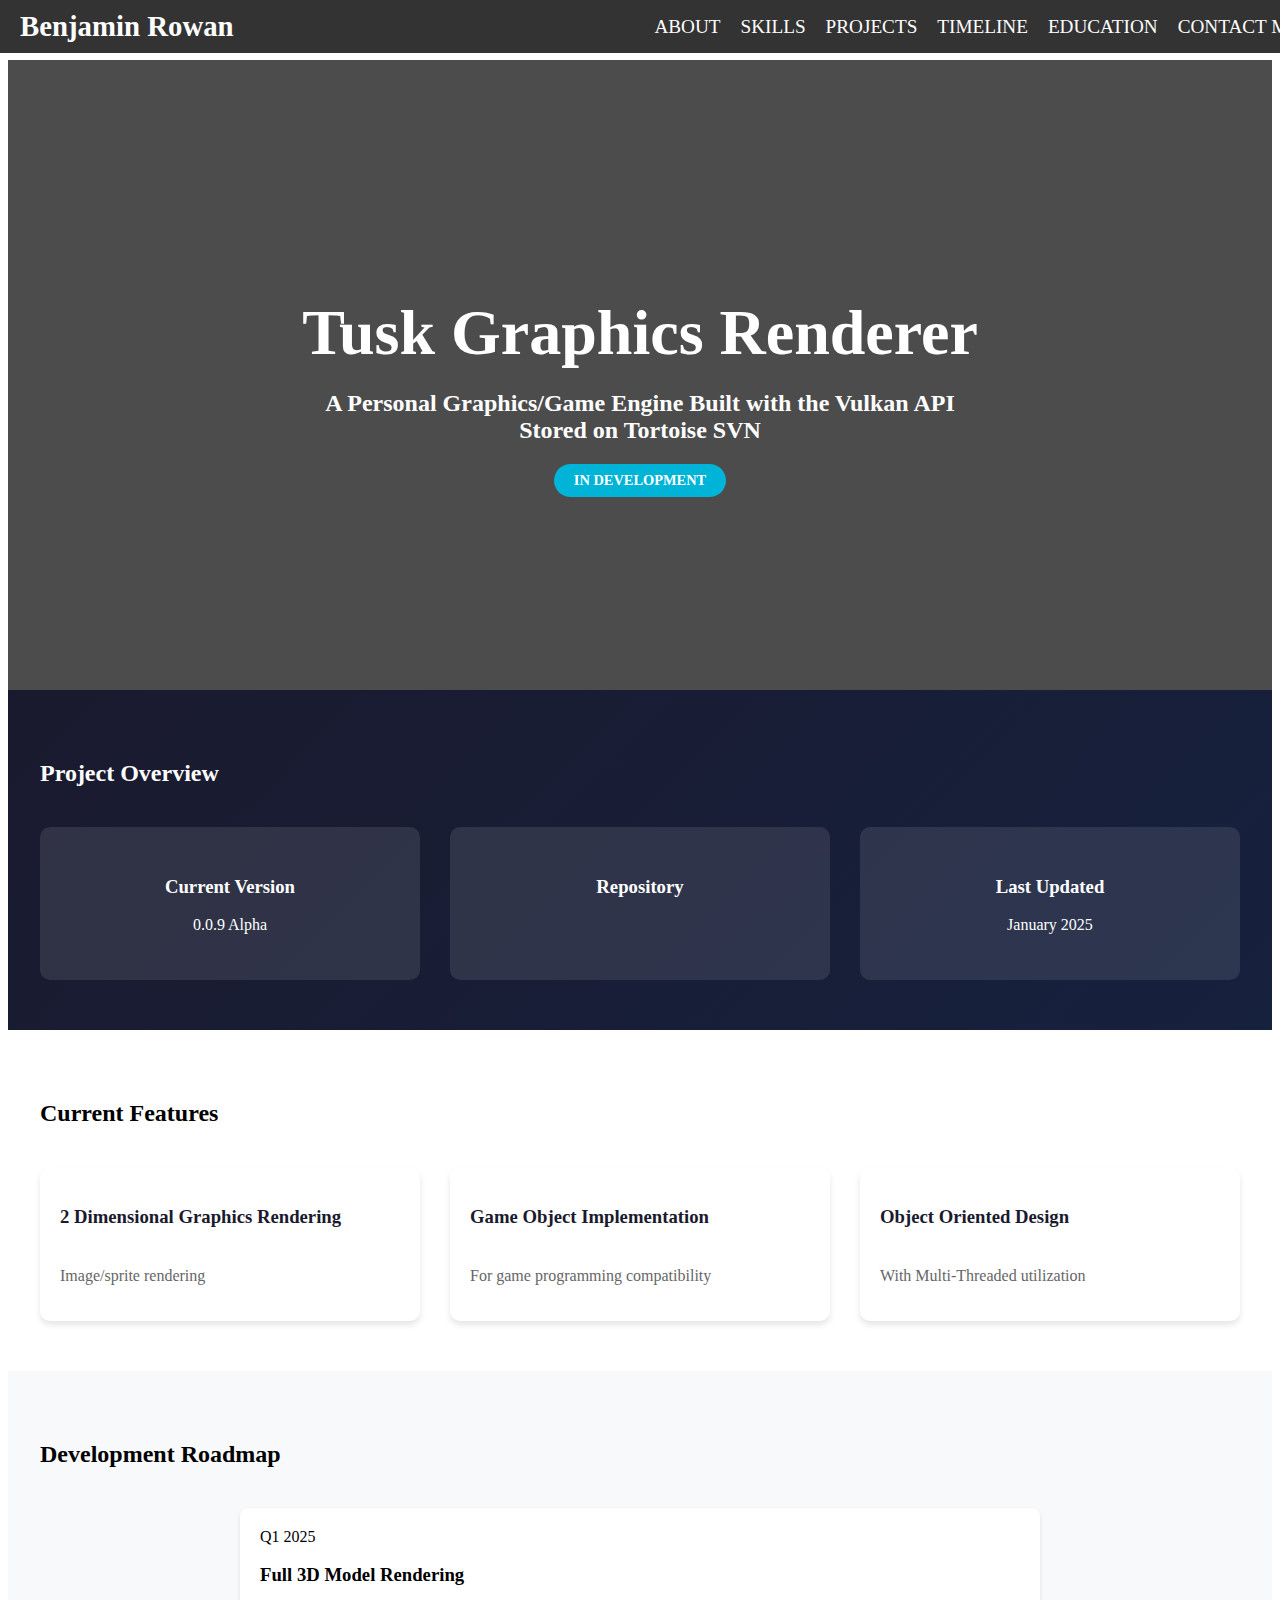
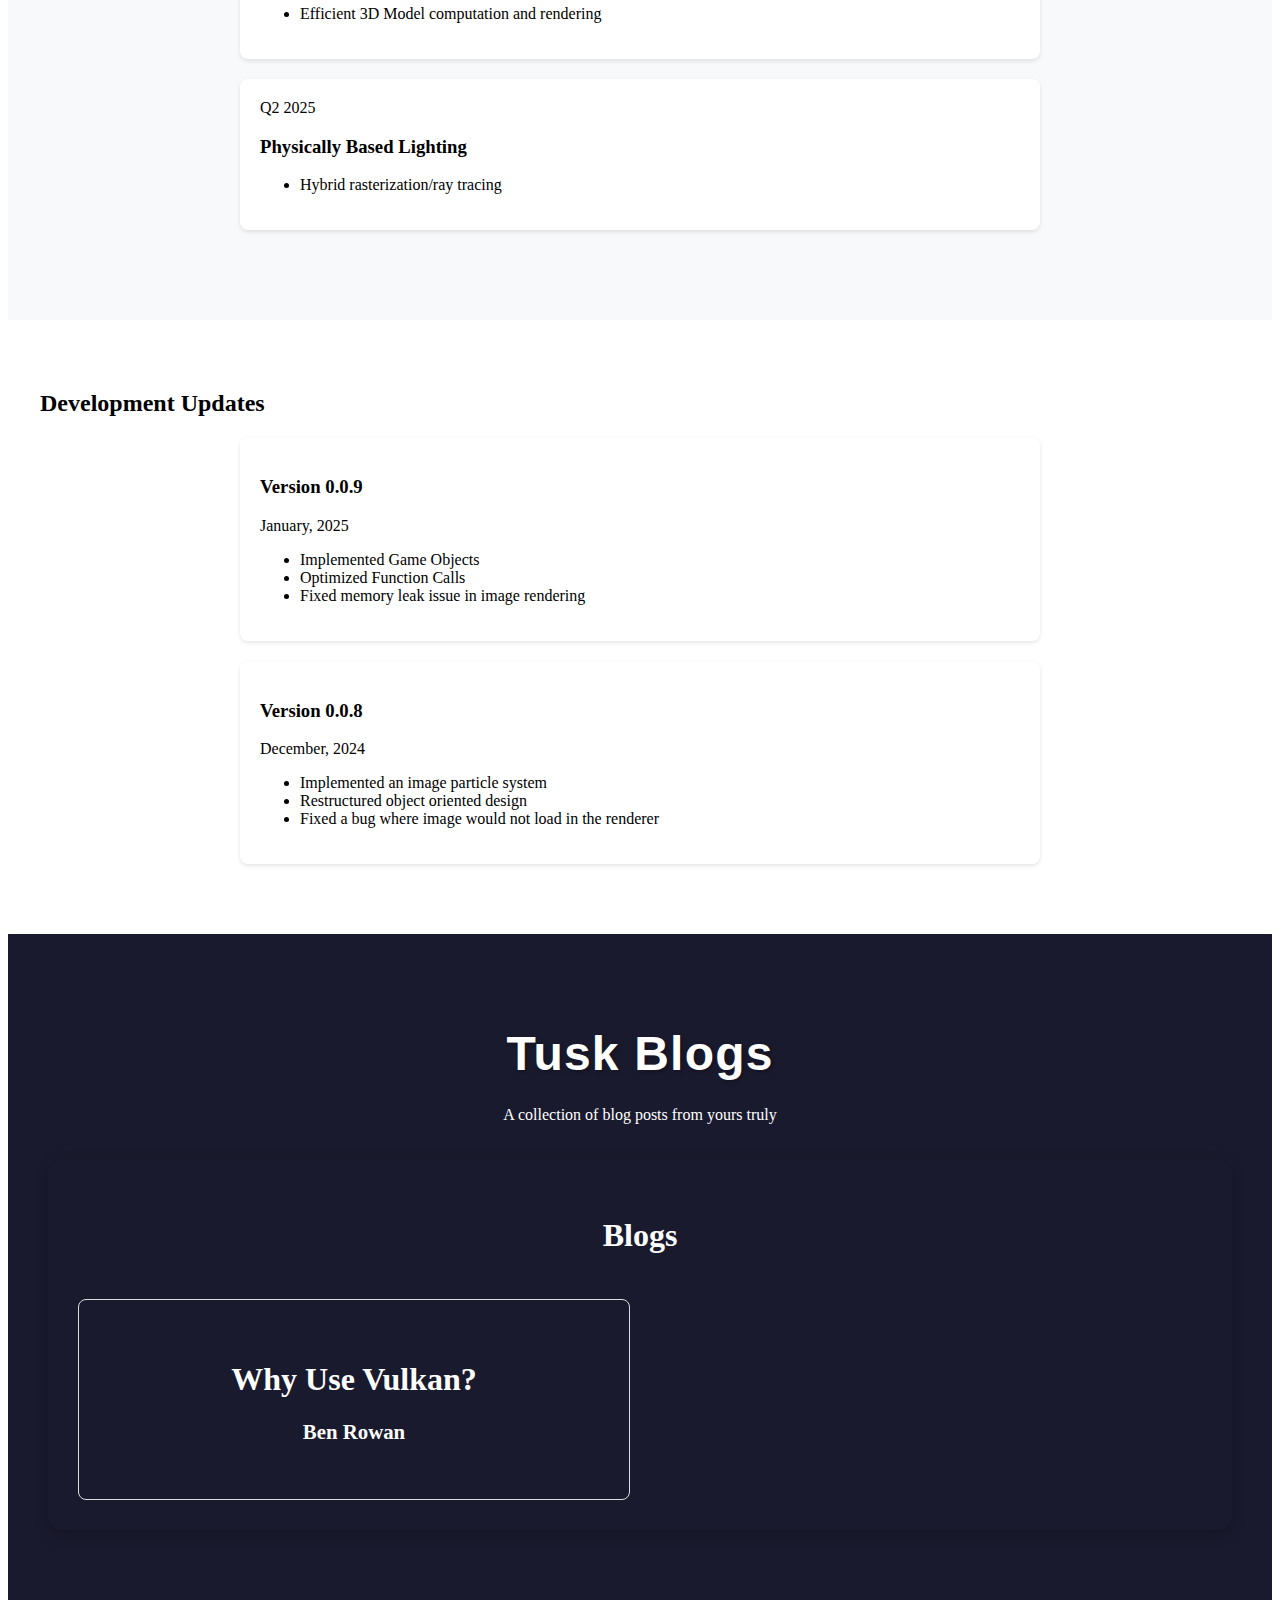
==== commit c611d886: "Removed Writings" ====
--- a/blubber.html
+++ b/blubber.html
@@ -17,7 +17,7 @@
             <a href="index.html#timeline">TIMELINE</a>
             <a href="index.html#education">EDUCATION</a>
             <a href="index.html#contact">CONTACT ME</a>
-            <a href="writings.html">WRITINGS</a>
+            <!-- <a href="writings.html">WRITINGS</a> -->
         </div>
     </div>
 
